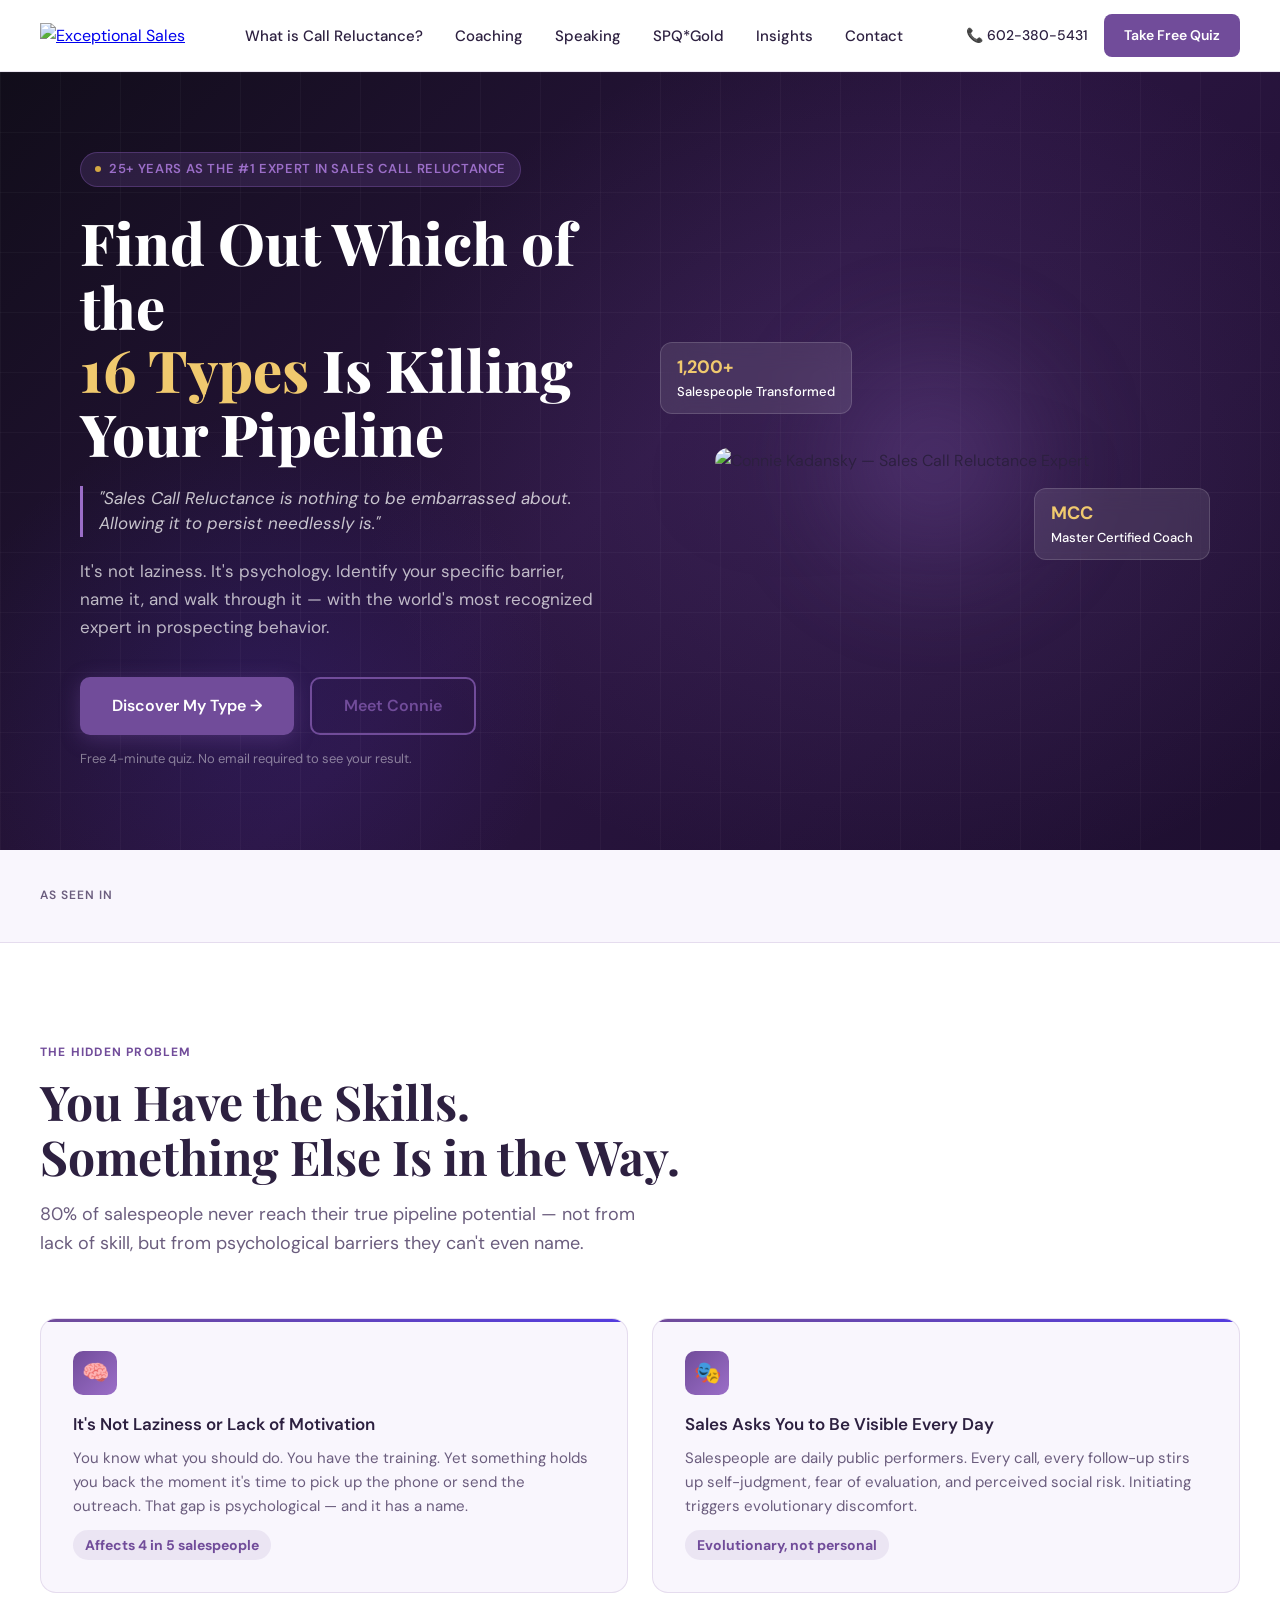
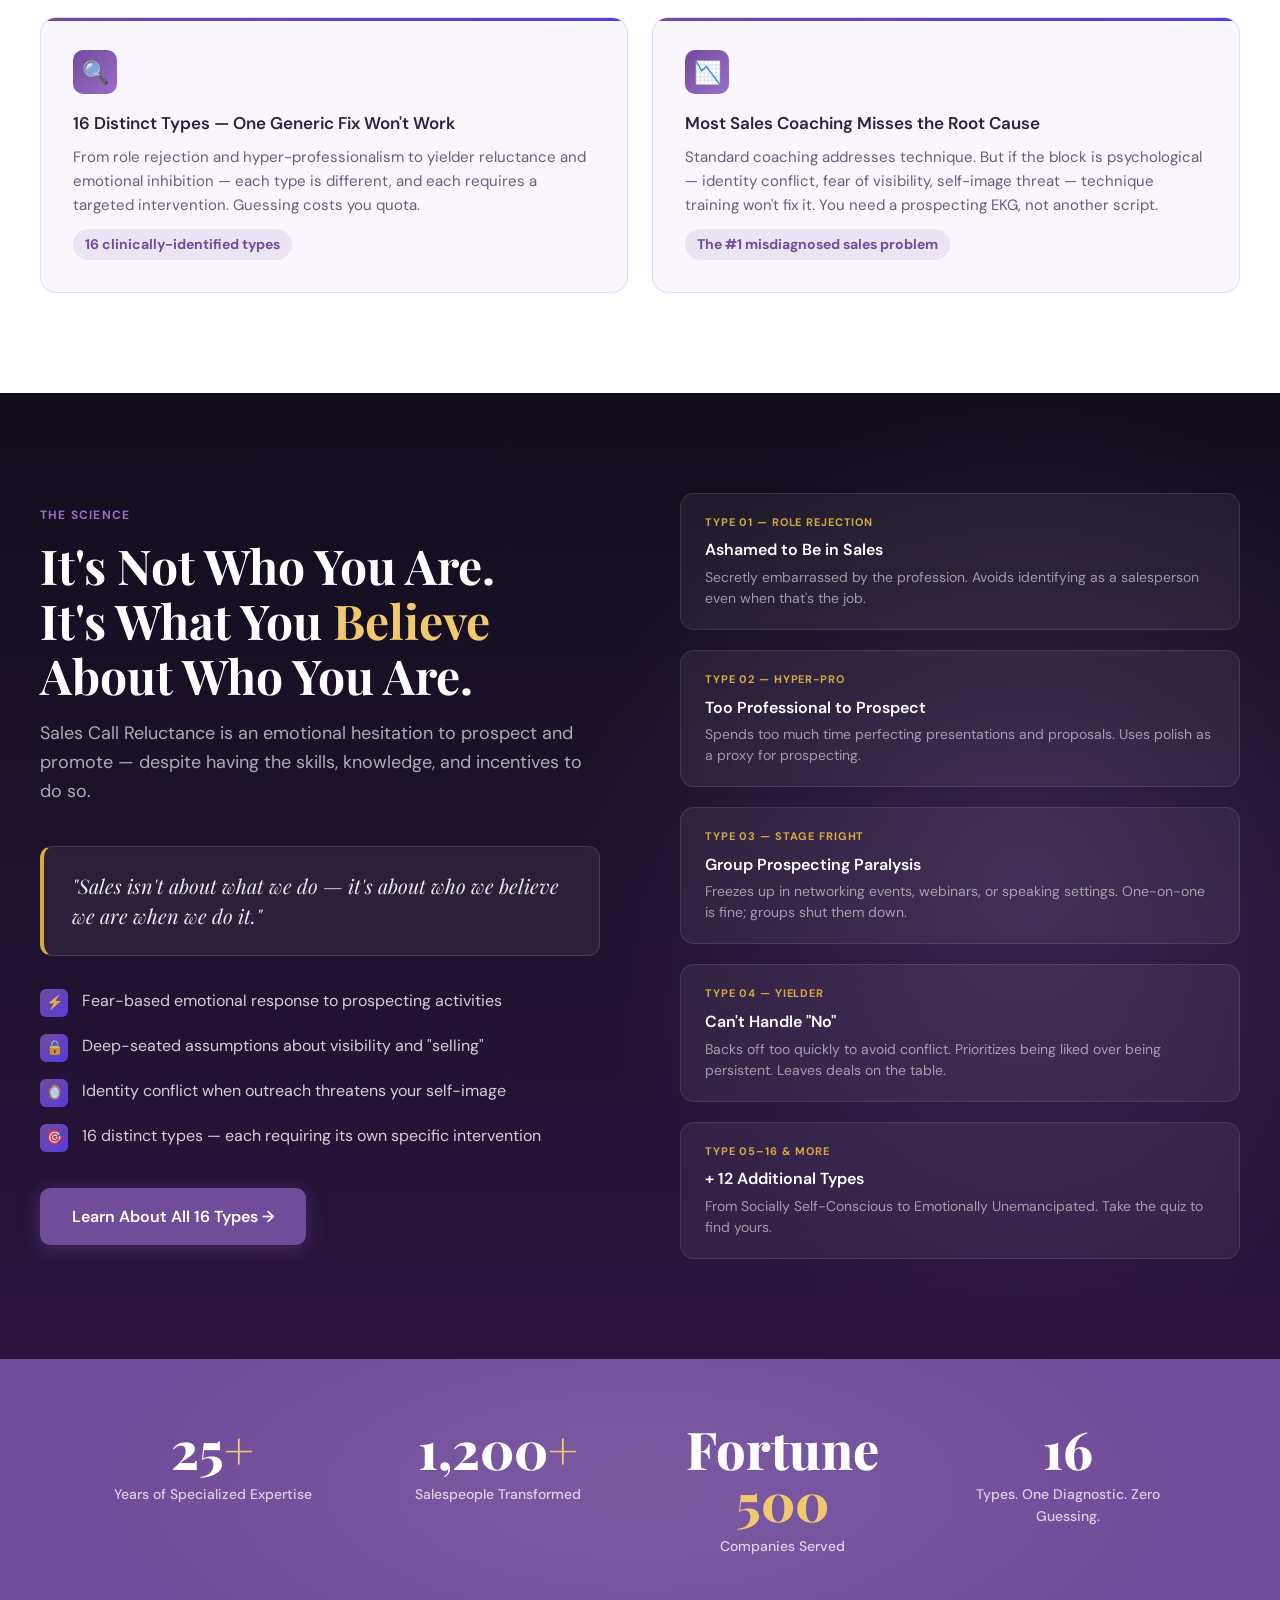
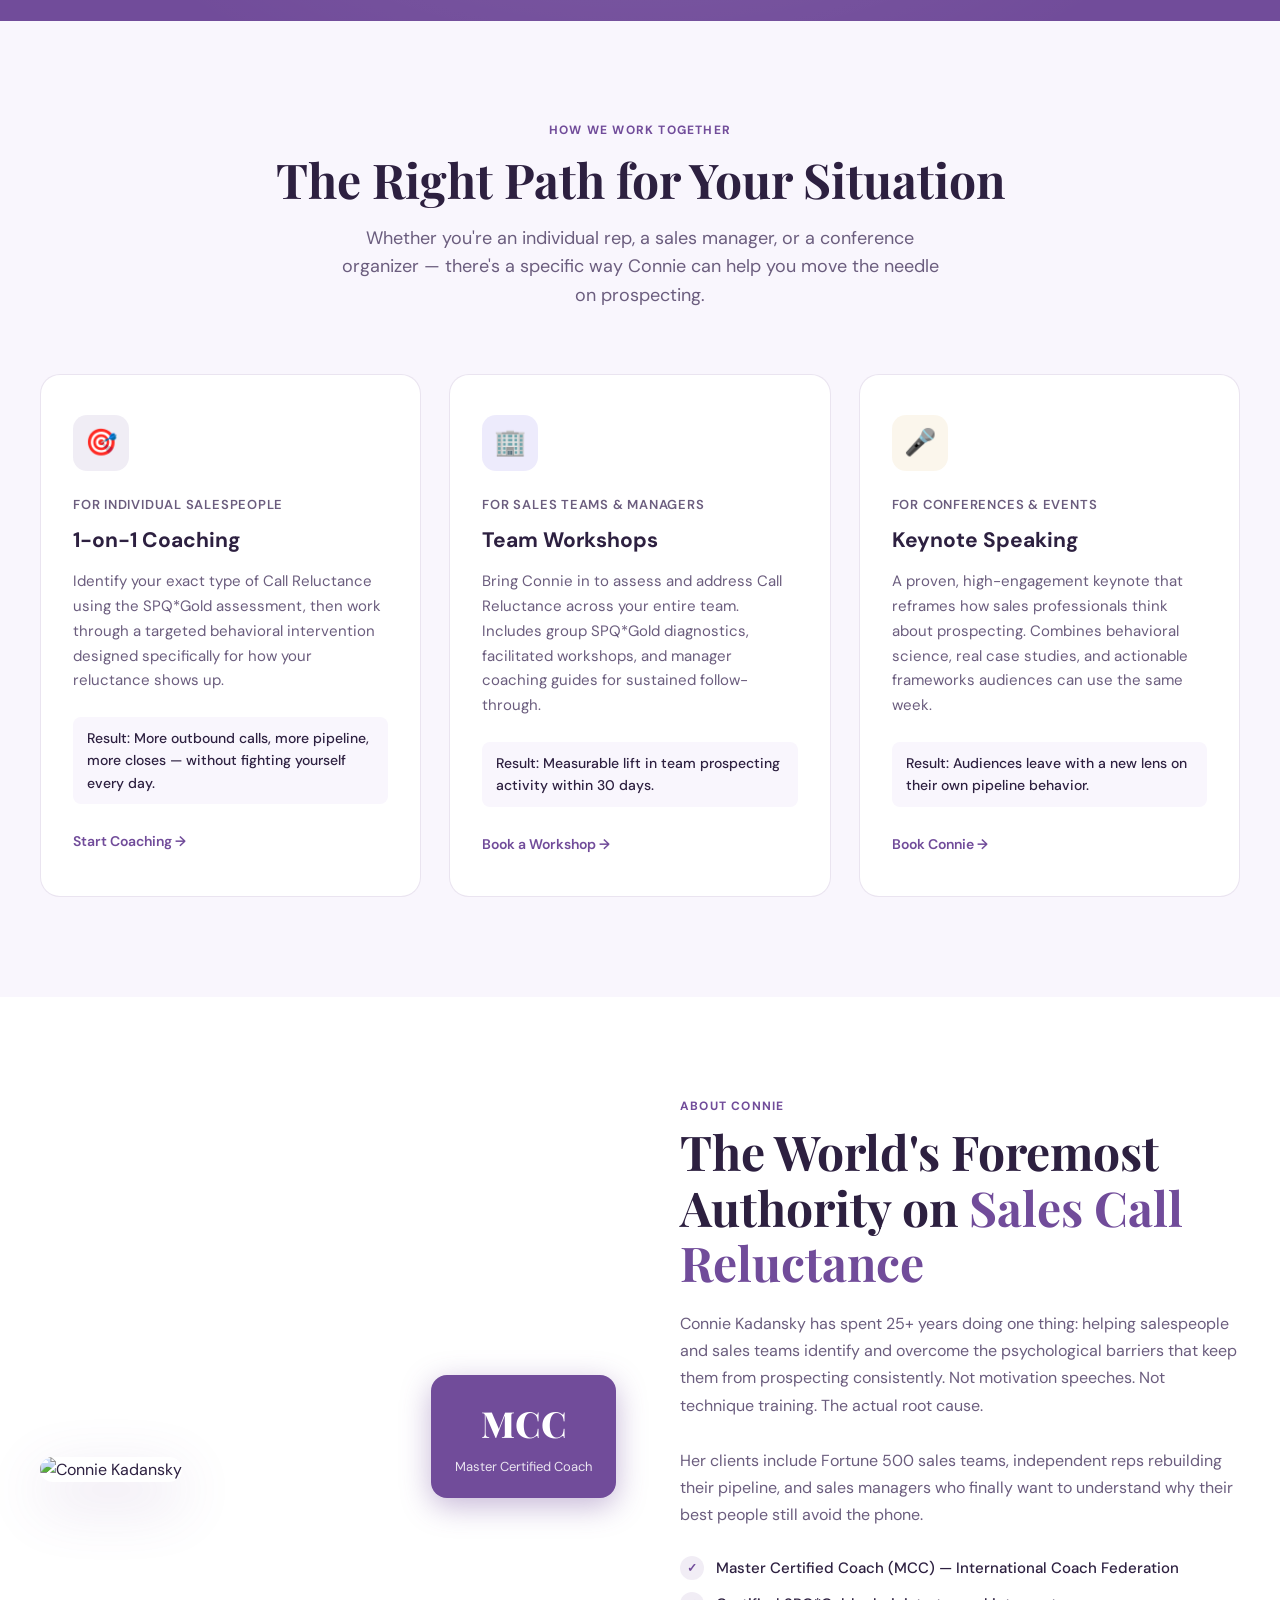
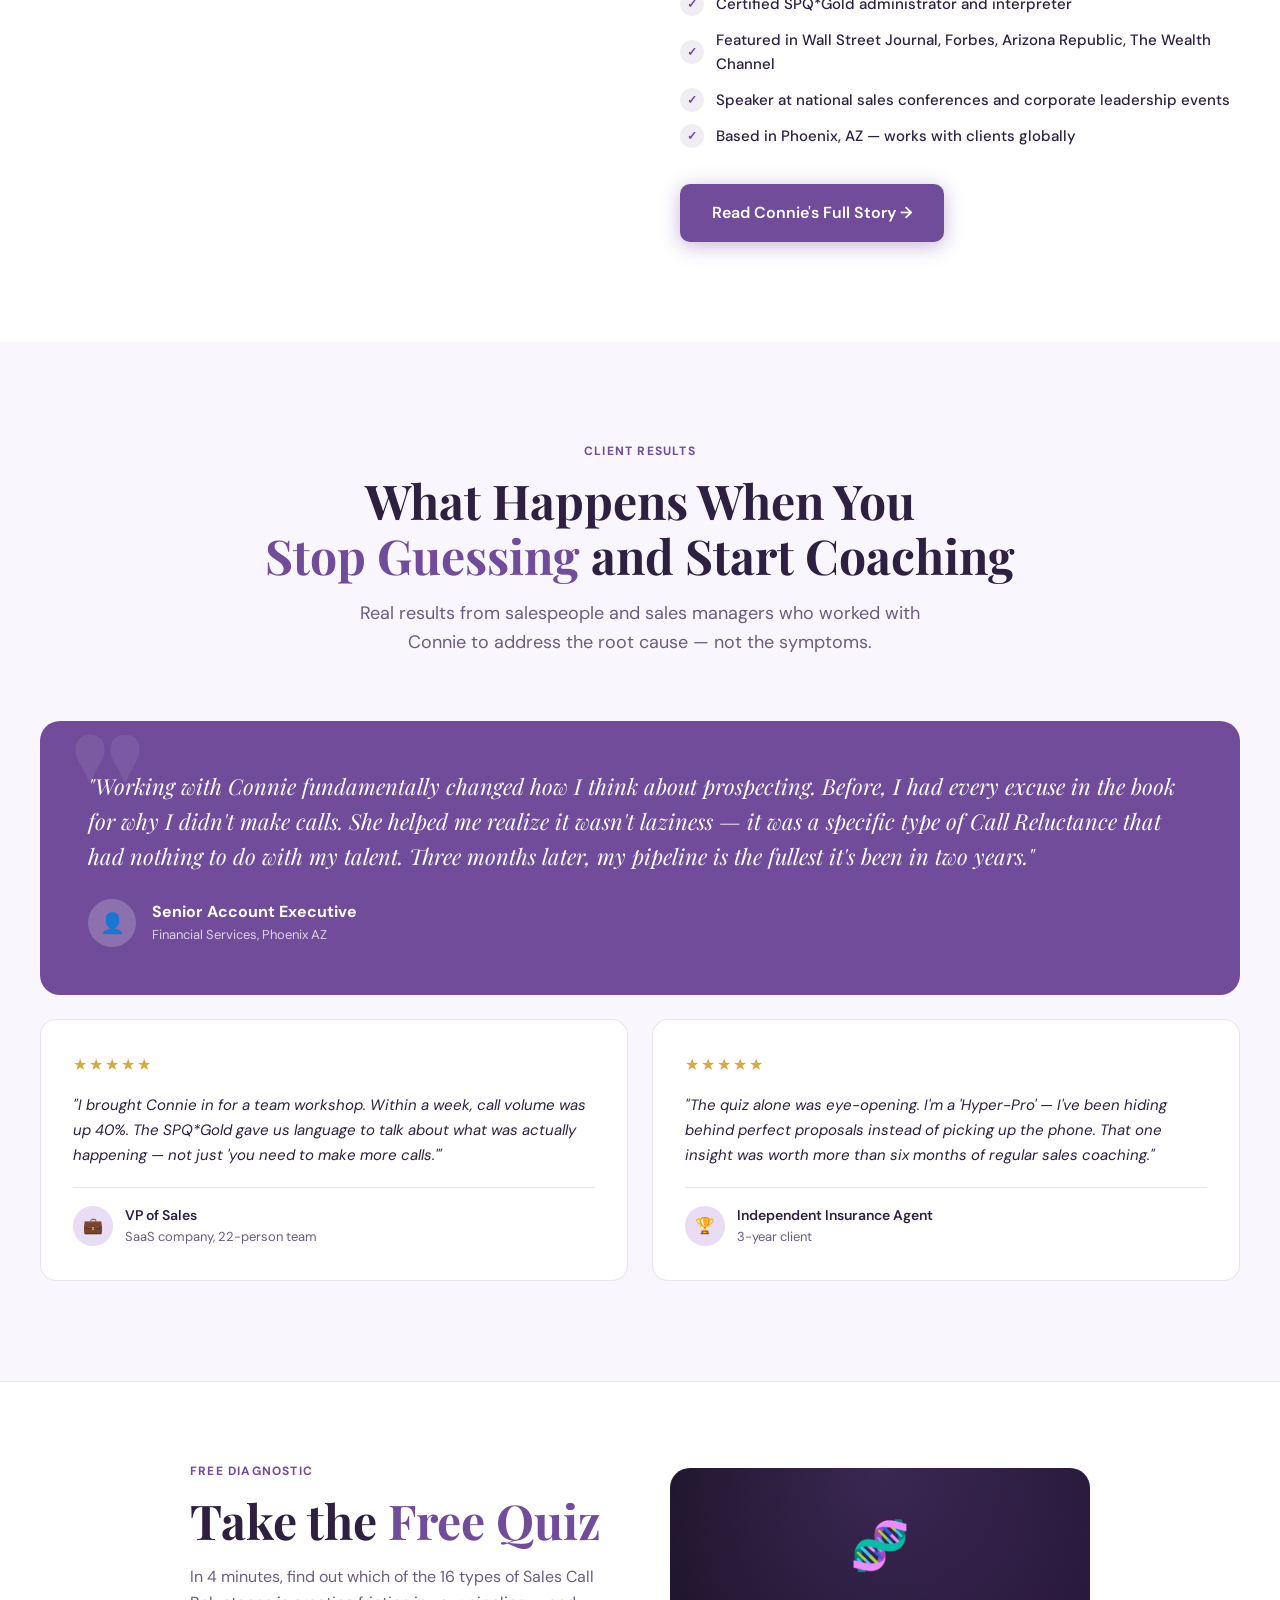
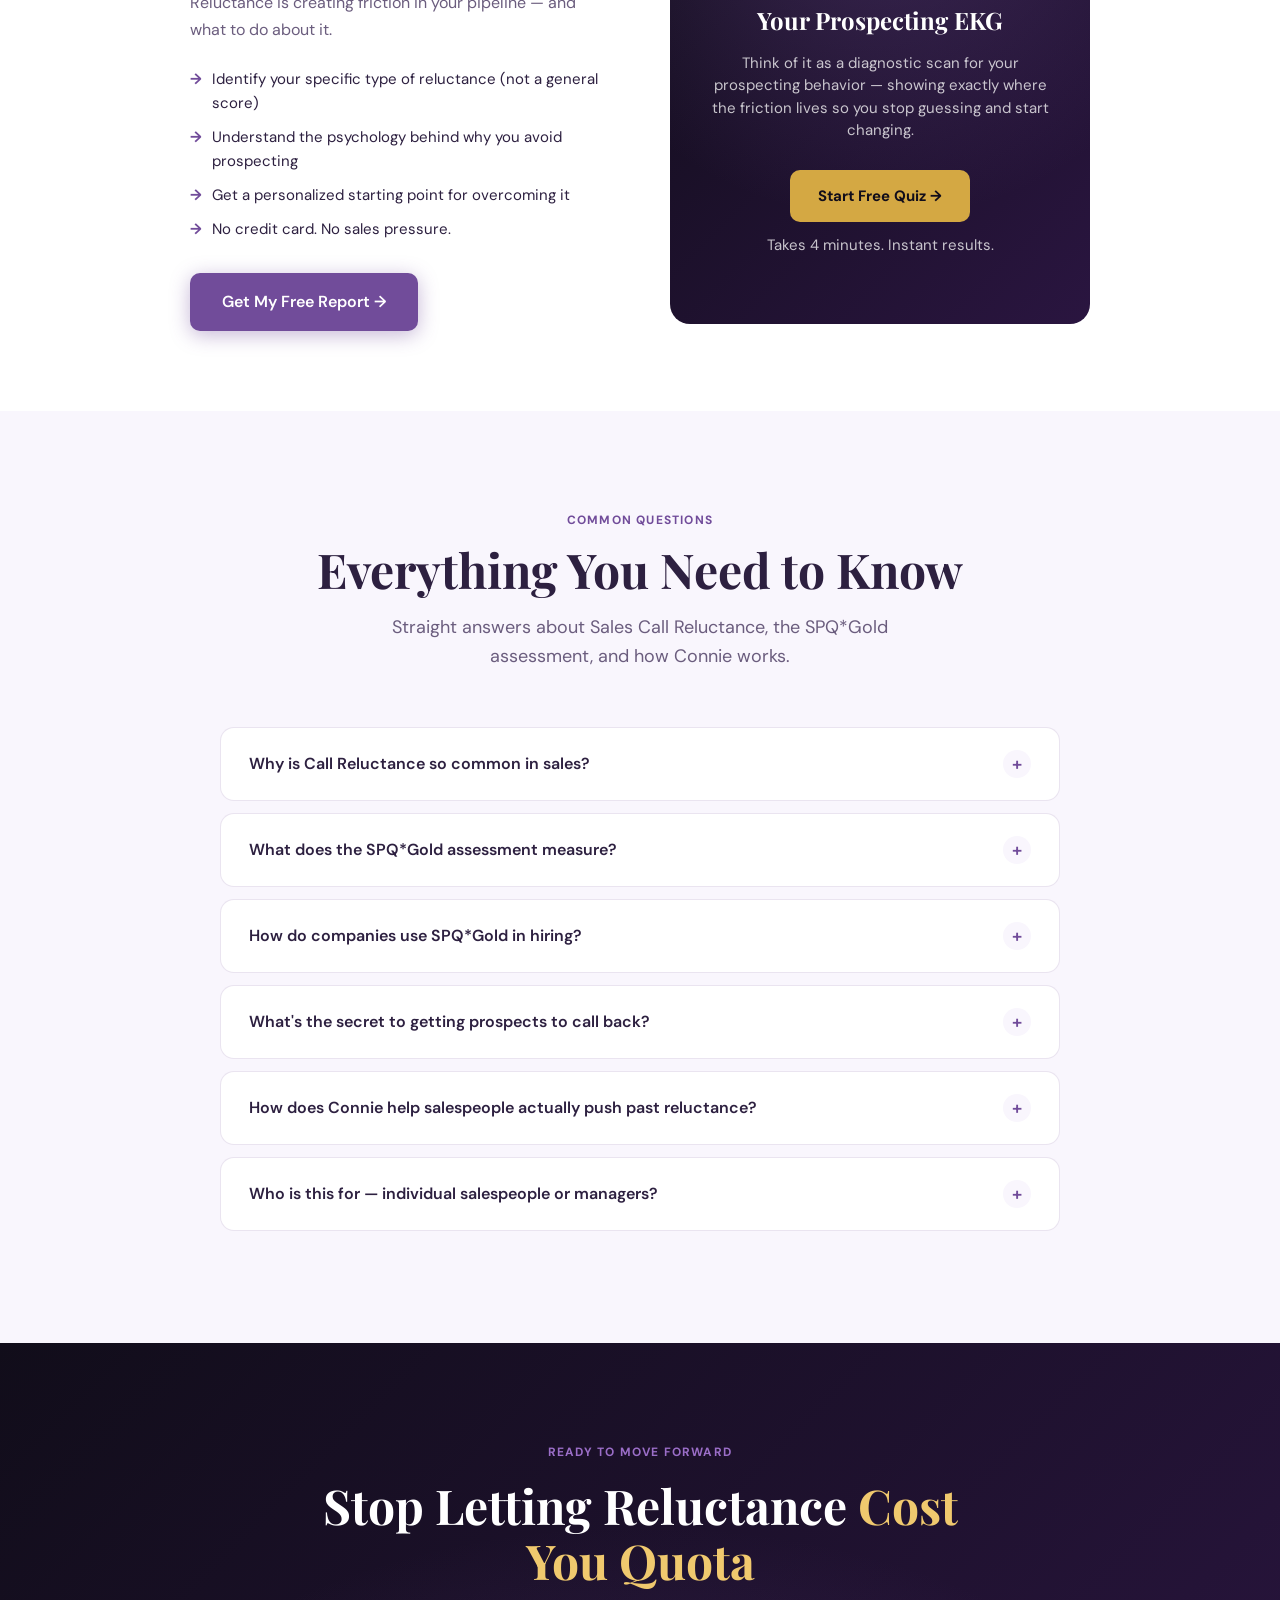
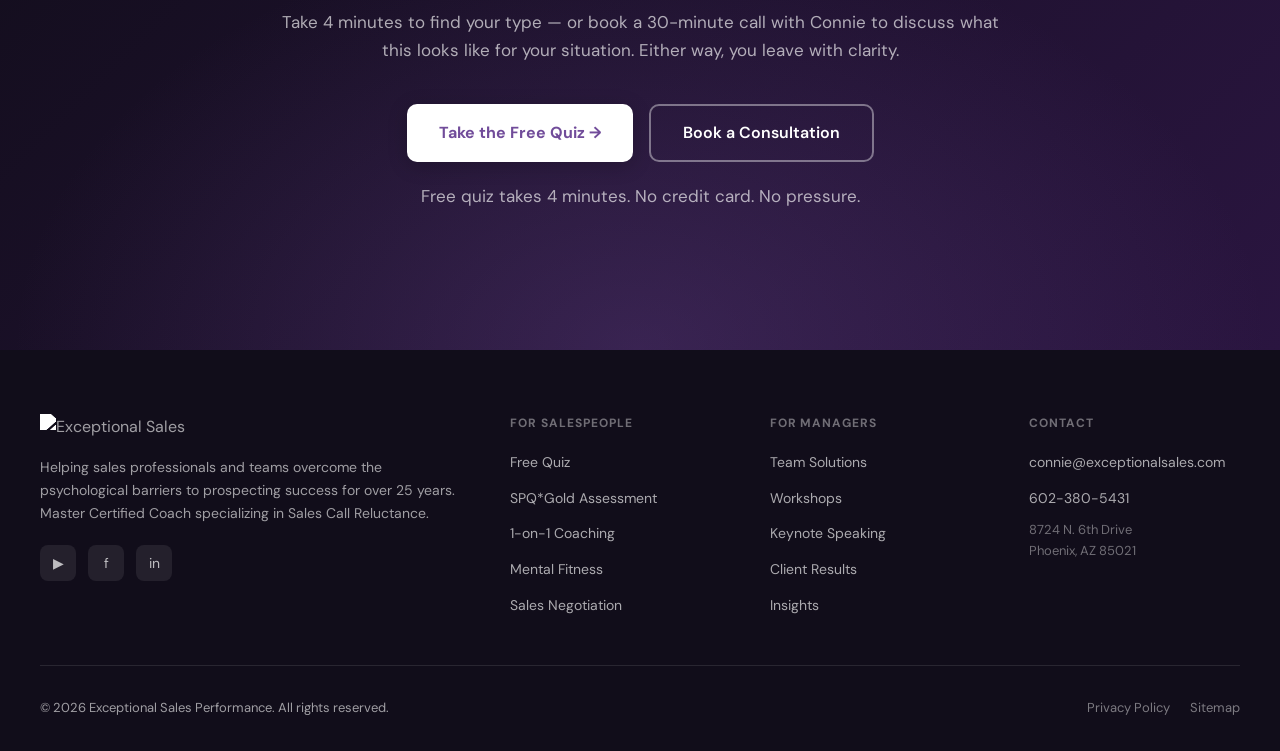
==== index.html @ ce66f3e6 "Rename exceptional-sales.html to index.html" ====
<!DOCTYPE html>
<html lang="en">
<head>
<meta charset="UTF-8">
<meta name="viewport" content="width=device-width, initial-scale=1.0">
<title>Connie Kadansky | #1 Expert in Sales Call Reluctance | Exceptional Sales</title>
<meta name="description" content="Identify which of the 16 types of Sales Call Reluctance is killing your pipeline. 25+ years, 1,200+ salespeople transformed. Take the free quiz.">
<link rel="preconnect" href="https://fonts.googleapis.com">
<link href="https://fonts.googleapis.com/css2?family=Playfair+Display:wght@700;800;900&family=DM+Sans:wght@300;400;500;600&display=swap" rel="stylesheet">
<style>
  :root {
    --purple: #714c9a;
    --purple-dark: #5a3a7e;
    --purple-light: #9b6ec8;
    --purple-xlight: #e8ddf4;
    --blue-accent: #543cdf;
    --gold: #d4a843;
    --gold-light: #f0c96e;
    --dark: #1a1025;
    --darker: #110d1a;
    --text: #2d2040;
    --text-muted: #6b5d7e;
    --white: #ffffff;
    --off-white: #f9f6fd;
    --border: rgba(113, 76, 154, 0.15);
    --shadow: 0 4px 40px rgba(113, 76, 154, 0.15);
  }

  * { box-sizing: border-box; margin: 0; padding: 0; }

  html { scroll-behavior: smooth; }

  body {
    font-family: 'DM Sans', sans-serif;
    color: var(--text);
    background: var(--white);
    line-height: 1.6;
    overflow-x: hidden;
  }

  /* NAV */
  nav {
    position: fixed; top: 0; left: 0; right: 0; z-index: 100;
    background: rgba(255,255,255,0.95);
    backdrop-filter: blur(12px);
    border-bottom: 1px solid var(--border);
    padding: 0 40px;
    height: 72px;
    display: flex; align-items: center; justify-content: space-between;
  }

  .nav-logo img { height: 44px; width: auto; }

  .nav-links {
    display: flex; align-items: center; gap: 32px;
    list-style: none;
  }
  .nav-links a {
    color: var(--text); text-decoration: none;
    font-size: 15px; font-weight: 500;
    transition: color 0.2s;
  }
  .nav-links a:hover { color: var(--purple); }

  .nav-actions { display: flex; align-items: center; gap: 12px; }

  .btn-ghost {
    background: none; border: none; cursor: pointer;
    color: var(--text); font-family: inherit;
    font-size: 14px; font-weight: 500;
    display: flex; align-items: center; gap: 6px;
    padding: 8px 4px;
    text-decoration: none;
  }
  .btn-ghost:hover { color: var(--purple); }

  .btn-primary {
    background: var(--purple);
    color: white; border: none; cursor: pointer;
    font-family: inherit; font-size: 14px; font-weight: 600;
    padding: 10px 20px; border-radius: 8px;
    text-decoration: none; display: inline-flex; align-items: center; gap: 8px;
    transition: background 0.2s, transform 0.15s;
    white-space: nowrap;
  }
  .btn-primary:hover { background: var(--purple-dark); transform: translateY(-1px); }

  .btn-primary-lg {
    background: var(--purple);
    color: white; border: none; cursor: pointer;
    font-family: inherit; font-size: 16px; font-weight: 600;
    padding: 16px 32px; border-radius: 10px;
    text-decoration: none; display: inline-flex; align-items: center; gap: 10px;
    transition: background 0.2s, transform 0.15s, box-shadow 0.2s;
    box-shadow: 0 4px 20px rgba(113, 76, 154, 0.4);
  }
  .btn-primary-lg:hover {
    background: var(--purple-dark);
    transform: translateY(-2px);
    box-shadow: 0 8px 30px rgba(113, 76, 154, 0.5);
  }

  .btn-outline-lg {
    background: transparent;
    color: var(--purple); border: 2px solid var(--purple);
    cursor: pointer; font-family: inherit; font-size: 16px; font-weight: 600;
    padding: 14px 32px; border-radius: 10px;
    text-decoration: none; display: inline-flex; align-items: center; gap: 10px;
    transition: all 0.2s;
  }
  .btn-outline-lg:hover { background: var(--purple); color: white; transform: translateY(-2px); }

  /* HERO */
  .hero {
    margin-top: 72px;
    background: linear-gradient(135deg, var(--darker) 0%, #2a1540 50%, #1e0f30 100%);
    position: relative; overflow: hidden;
    min-height: 85vh;
    display: flex; align-items: center;
  }

  .hero::before {
    content: '';
    position: absolute; inset: 0;
    background: radial-gradient(ellipse 60% 80% at 70% 50%, rgba(113,76,154,0.25) 0%, transparent 70%),
                radial-gradient(ellipse 40% 60% at 20% 80%, rgba(84,60,223,0.15) 0%, transparent 60%);
  }

  /* subtle grid texture */
  .hero::after {
    content: '';
    position: absolute; inset: 0;
    background-image: linear-gradient(rgba(255,255,255,0.03) 1px, transparent 1px),
                      linear-gradient(90deg, rgba(255,255,255,0.03) 1px, transparent 1px);
    background-size: 60px 60px;
    pointer-events: none;
  }

  .hero-inner {
    position: relative; z-index: 1;
    max-width: 1200px; margin: 0 auto;
    padding: 80px 40px;
    display: grid; grid-template-columns: 1fr 1fr;
    gap: 60px; align-items: center;
  }

  .hero-badge {
    display: inline-flex; align-items: center; gap: 8px;
    background: rgba(113,76,154,0.25);
    border: 1px solid rgba(113,76,154,0.5);
    color: var(--purple-light);
    font-size: 13px; font-weight: 600; letter-spacing: 0.05em; text-transform: uppercase;
    padding: 6px 14px; border-radius: 100px;
    margin-bottom: 24px;
  }
  .hero-badge span { width: 6px; height: 6px; background: var(--gold); border-radius: 50%; }

  .hero-headline {
    font-family: 'Playfair Display', serif;
    font-size: clamp(40px, 5vw, 58px);
    font-weight: 800;
    line-height: 1.1;
    color: var(--white);
    margin-bottom: 20px;
  }
  .hero-headline em {
    font-style: normal;
    color: var(--gold-light);
  }

  .hero-quote {
    font-size: 17px; font-weight: 400;
    color: rgba(255,255,255,0.75);
    border-left: 3px solid var(--purple-light);
    padding-left: 16px;
    margin-bottom: 20px;
    line-height: 1.5;
    font-style: italic;
  }

  .hero-sub {
    font-size: 17px; font-weight: 400;
    color: rgba(255,255,255,0.7);
    margin-bottom: 36px;
    line-height: 1.65;
  }

  .hero-ctas { display: flex; gap: 16px; flex-wrap: wrap; align-items: center; }

  .hero-quiz-note {
    font-size: 13px; color: rgba(255,255,255,0.45);
    margin-top: 14px;
  }

  .hero-img-wrap {
    position: relative;
    display: flex; justify-content: center;
  }
  .hero-img-wrap::before {
    content: '';
    position: absolute;
    width: 320px; height: 320px;
    background: radial-gradient(circle, rgba(113,76,154,0.4) 0%, transparent 70%);
    top: 50%; left: 50%;
    transform: translate(-50%, -50%);
    border-radius: 50%;
    filter: blur(40px);
  }
  .hero-img {
    position: relative; z-index: 1;
    width: 100%; max-width: 440px;
    border-radius: 20px;
    object-fit: cover;
    filter: drop-shadow(0 20px 60px rgba(0,0,0,0.4));
  }

  /* floating credential cards */
  .hero-cred {
    position: absolute;
    background: rgba(255,255,255,0.1);
    backdrop-filter: blur(12px);
    border: 1px solid rgba(255,255,255,0.15);
    border-radius: 12px;
    padding: 10px 16px;
    color: white;
    font-size: 13px;
    font-weight: 500;
    z-index: 2;
    white-space: nowrap;
  }
  .hero-cred-top { top: 40px; right: -10px; }
  .hero-cred-bottom { bottom: 60px; left: -10px; }
  .hero-cred strong { display: block; font-size: 18px; font-weight: 700; color: var(--gold-light); }

  /* FEATURED IN */
  .featured-bar {
    background: var(--off-white);
    border-bottom: 1px solid var(--border);
    padding: 32px 40px;
  }
  .featured-inner {
    max-width: 1200px; margin: 0 auto;
    display: flex; align-items: center; gap: 40px;
  }
  .featured-label {
    font-size: 12px; font-weight: 600; letter-spacing: 0.08em;
    text-transform: uppercase; color: var(--text-muted);
    white-space: nowrap; flex-shrink: 0;
  }
  .featured-logos {
    display: flex; align-items: center; gap: 32px;
    flex-wrap: wrap;
  }
  .featured-logos img {
    height: 28px; width: auto;
    opacity: 0.6;
    filter: grayscale(100%);
    transition: opacity 0.2s, filter 0.2s;
  }
  .featured-logos img:hover { opacity: 1; filter: grayscale(0%); }

  /* PAIN SECTION */
  .pain {
    padding: 100px 40px;
    background: var(--white);
  }
  .pain-inner { max-width: 1200px; margin: 0 auto; }

  .section-eyebrow {
    font-size: 12px; font-weight: 700; letter-spacing: 0.1em; text-transform: uppercase;
    color: var(--purple); margin-bottom: 12px;
  }
  .section-heading {
    font-family: 'Playfair Display', serif;
    font-size: clamp(32px, 4vw, 48px);
    font-weight: 700; line-height: 1.15;
    color: var(--text);
    margin-bottom: 16px;
  }
  .section-heading em { font-style: normal; color: var(--purple); }
  .section-sub {
    font-size: 18px; color: var(--text-muted);
    max-width: 600px;
    line-height: 1.6;
    margin-bottom: 60px;
  }

  .pain-grid {
    display: grid; grid-template-columns: repeat(2, 1fr);
    gap: 24px;
  }
  .pain-card {
    background: var(--off-white);
    border: 1px solid var(--border);
    border-radius: 16px;
    padding: 32px;
    position: relative;
    overflow: hidden;
    transition: transform 0.2s, box-shadow 0.2s;
  }
  .pain-card:hover { transform: translateY(-3px); box-shadow: var(--shadow); }
  .pain-card::before {
    content: '';
    position: absolute; top: 0; left: 0; right: 0; height: 3px;
    background: linear-gradient(90deg, var(--purple), var(--blue-accent));
  }
  .pain-icon {
    width: 44px; height: 44px;
    background: linear-gradient(135deg, var(--purple), var(--purple-light));
    border-radius: 10px;
    display: flex; align-items: center; justify-content: center;
    font-size: 22px; margin-bottom: 16px;
    flex-shrink: 0;
  }
  .pain-card h3 {
    font-size: 17px; font-weight: 600; margin-bottom: 8px;
    color: var(--text);
  }
  .pain-card p {
    font-size: 15px; color: var(--text-muted); line-height: 1.6;
  }
  .pain-stat {
    margin-top: 12px;
    display: inline-block;
    background: rgba(113,76,154,0.1);
    color: var(--purple);
    font-weight: 700; font-size: 14px;
    padding: 4px 12px; border-radius: 100px;
  }

  /* WHAT IS IT */
  .what {
    padding: 100px 40px;
    background: linear-gradient(180deg, var(--darker) 0%, #2a1540 100%);
    position: relative; overflow: hidden;
  }
  .what::before {
    content: '';
    position: absolute; inset: 0;
    background: radial-gradient(ellipse 50% 70% at 80% 50%, rgba(113,76,154,0.3) 0%, transparent 70%);
    pointer-events: none;
  }
  .what-inner {
    max-width: 1200px; margin: 0 auto; position: relative; z-index: 1;
    display: grid; grid-template-columns: 1fr 1fr; gap: 80px; align-items: center;
  }
  .what .section-eyebrow { color: var(--purple-light); }
  .what .section-heading { color: var(--white); }
  .what .section-heading em { color: var(--gold-light); }
  .what .section-sub { color: rgba(255,255,255,0.65); margin-bottom: 40px; }

  .what-quote {
    background: rgba(255,255,255,0.06);
    border: 1px solid rgba(255,255,255,0.12);
    border-left: 4px solid var(--gold);
    border-radius: 12px;
    padding: 24px 28px;
    margin-bottom: 32px;
  }
  .what-quote p {
    font-family: 'Playfair Display', serif;
    font-size: 20px; font-style: italic;
    color: rgba(255,255,255,0.9);
    line-height: 1.5;
  }

  .what-list { list-style: none; display: flex; flex-direction: column; gap: 16px; }
  .what-list li {
    display: flex; gap: 14px; align-items: flex-start;
    color: rgba(255,255,255,0.8); font-size: 16px;
  }
  .what-list-icon {
    width: 28px; height: 28px; flex-shrink: 0;
    background: linear-gradient(135deg, var(--purple), var(--blue-accent));
    border-radius: 6px;
    display: flex; align-items: center; justify-content: center;
    font-size: 14px; margin-top: 1px;
  }

  .what-right {
    display: flex; flex-direction: column; gap: 20px;
  }
  .type-card {
    background: rgba(255,255,255,0.06);
    border: 1px solid rgba(255,255,255,0.1);
    border-radius: 14px; padding: 20px 24px;
    transition: background 0.2s, border-color 0.2s;
    cursor: default;
  }
  .type-card:hover {
    background: rgba(113,76,154,0.2);
    border-color: rgba(113,76,154,0.5);
  }
  .type-card-num {
    font-size: 11px; font-weight: 700; letter-spacing: 0.08em;
    text-transform: uppercase; color: var(--gold); margin-bottom: 6px;
  }
  .type-card h4 {
    font-size: 16px; font-weight: 600; color: white; margin-bottom: 4px;
  }
  .type-card p { font-size: 14px; color: rgba(255,255,255,0.55); line-height: 1.5; }

  .what-cta { margin-top: 8px; }

  /* STATS */
  .stats {
    background: var(--purple);
    padding: 64px 40px;
    position: relative; overflow: hidden;
  }
  .stats::before {
    content: '';
    position: absolute; inset: 0;
    background: radial-gradient(ellipse 60% 120% at 50% 50%, rgba(255,255,255,0.08) 0%, transparent 70%);
  }
  .stats-inner {
    max-width: 1100px; margin: 0 auto;
    display: grid; grid-template-columns: repeat(4, 1fr);
    gap: 40px; position: relative; z-index: 1;
    text-align: center;
  }
  .stat-item {}
  .stat-num {
    font-family: 'Playfair Display', serif;
    font-size: 52px; font-weight: 800;
    color: var(--white);
    line-height: 1;
  }
  .stat-num span { color: var(--gold-light); }
  .stat-label {
    font-size: 14px; font-weight: 500;
    color: rgba(255,255,255,0.75);
    margin-top: 8px;
  }

  /* SERVICES */
  .services {
    padding: 100px 40px;
    background: var(--off-white);
  }
  .services-inner { max-width: 1200px; margin: 0 auto; }
  .services-header {
    text-align: center; margin-bottom: 64px;
  }
  .services-header .section-sub { margin: 0 auto; }

  .services-grid {
    display: grid; grid-template-columns: repeat(3, 1fr);
    gap: 28px;
  }
  .service-card {
    background: var(--white);
    border: 1px solid var(--border);
    border-radius: 20px; padding: 40px 32px;
    transition: transform 0.2s, box-shadow 0.2s;
    position: relative; overflow: hidden;
  }
  .service-card::before {
    content: ''; position: absolute;
    top: 0; left: 0; right: 0; height: 4px;
    opacity: 0; transition: opacity 0.2s;
  }
  .service-card:hover { transform: translateY(-4px); box-shadow: var(--shadow); }
  .service-card:hover::before { opacity: 1; }
  .service-card:nth-child(1)::before { background: linear-gradient(90deg, var(--purple), var(--purple-light)); }
  .service-card:nth-child(2)::before { background: linear-gradient(90deg, var(--blue-accent), var(--purple-light)); }
  .service-card:nth-child(3)::before { background: linear-gradient(90deg, var(--gold), var(--gold-light)); }

  .service-icon {
    width: 56px; height: 56px;
    border-radius: 14px;
    display: flex; align-items: center; justify-content: center;
    font-size: 26px; margin-bottom: 24px;
  }
  .service-card:nth-child(1) .service-icon { background: rgba(113,76,154,0.1); }
  .service-card:nth-child(2) .service-icon { background: rgba(84,60,223,0.1); }
  .service-card:nth-child(3) .service-icon { background: rgba(212,168,67,0.1); }

  .service-card h3 {
    font-size: 21px; font-weight: 700; margin-bottom: 12px;
    color: var(--text);
  }
  .service-card p {
    font-size: 15px; color: var(--text-muted);
    line-height: 1.65; margin-bottom: 24px;
  }
  .service-for {
    font-size: 13px; font-weight: 600; color: var(--text-muted);
    text-transform: uppercase; letter-spacing: 0.06em; margin-bottom: 8px;
  }
  .service-outcome {
    font-size: 14px; font-weight: 500; color: var(--text);
    background: var(--off-white); border-radius: 8px;
    padding: 10px 14px; margin-bottom: 24px;
  }
  .service-link {
    font-size: 14px; font-weight: 600; color: var(--purple);
    text-decoration: none; display: inline-flex; align-items: center; gap: 6px;
    transition: gap 0.2s;
  }
  .service-link:hover { gap: 10px; }

  /* CONNIE SECTION */
  .connie {
    padding: 100px 40px;
    background: var(--white);
  }
  .connie-inner {
    max-width: 1200px; margin: 0 auto;
    display: grid; grid-template-columns: 1fr 1fr; gap: 80px; align-items: center;
  }
  .connie-img-wrap { position: relative; }
  .connie-img {
    width: 100%; border-radius: 24px;
    object-fit: cover; aspect-ratio: 4/5;
    box-shadow: 0 20px 60px rgba(113,76,154,0.2);
  }
  .connie-badge {
    position: absolute; bottom: -16px; right: -16px;
    background: var(--purple);
    color: white; border-radius: 16px;
    padding: 20px 24px; text-align: center;
    box-shadow: 0 8px 30px rgba(113,76,154,0.4);
  }
  .connie-badge strong { display: block; font-size: 36px; font-weight: 800; font-family: 'Playfair Display', serif; }
  .connie-badge span { font-size: 13px; opacity: 0.85; }

  .connie-content .section-eyebrow { margin-bottom: 8px; }
  .connie-content .section-heading { margin-bottom: 20px; }

  .connie-bio {
    font-size: 16px; color: var(--text-muted); line-height: 1.7;
    margin-bottom: 28px;
  }

  .cred-list { list-style: none; display: flex; flex-direction: column; gap: 12px; margin-bottom: 36px; }
  .cred-list li {
    display: flex; gap: 12px; align-items: center;
    font-size: 15px; color: var(--text); font-weight: 500;
  }
  .cred-list li::before {
    content: '✓';
    width: 24px; height: 24px; flex-shrink: 0;
    background: rgba(113,76,154,0.1);
    color: var(--purple); font-weight: 700; font-size: 12px;
    border-radius: 50%;
    display: flex; align-items: center; justify-content: center;
  }

  /* TESTIMONIALS */
  .testimonials {
    padding: 100px 40px;
    background: var(--off-white);
  }
  .testimonials-inner { max-width: 1200px; margin: 0 auto; }
  .testimonials-header { text-align: center; margin-bottom: 64px; }
  .testimonials-header .section-sub { margin: 0 auto; }

  .testimonials-grid {
    display: grid; grid-template-columns: 1fr 1fr; gap: 24px;
  }
  .testimonial-featured {
    grid-column: 1 / -1;
    background: var(--purple);
    border-radius: 20px; padding: 48px;
    color: white; position: relative; overflow: hidden;
  }
  .testimonial-featured::before {
    content: '"';
    position: absolute; top: -20px; left: 30px;
    font-family: 'Playfair Display', serif;
    font-size: 180px; font-weight: 900;
    color: rgba(255,255,255,0.08); line-height: 1;
    pointer-events: none;
  }
  .testimonial-featured p {
    font-family: 'Playfair Display', serif;
    font-size: 22px; font-style: italic;
    line-height: 1.6; margin-bottom: 24px;
    position: relative; z-index: 1;
  }
  .testimonial-featured-meta {
    display: flex; align-items: center; gap: 16px;
    position: relative; z-index: 1;
  }
  .testimonial-avatar {
    width: 48px; height: 48px; border-radius: 50%;
    background: rgba(255,255,255,0.2);
    display: flex; align-items: center; justify-content: center;
    font-size: 20px;
  }
  .testimonial-name { font-weight: 700; font-size: 16px; }
  .testimonial-title { font-size: 13px; opacity: 0.75; }

  .testimonial-card {
    background: white; border: 1px solid var(--border);
    border-radius: 16px; padding: 32px;
  }
  .stars { color: var(--gold); font-size: 16px; margin-bottom: 16px; letter-spacing: 2px; }
  .testimonial-card p {
    font-size: 15px; color: var(--text); line-height: 1.65;
    margin-bottom: 20px; font-style: italic;
  }
  .testimonial-card-meta {
    display: flex; align-items: center; gap: 12px;
    border-top: 1px solid var(--border); padding-top: 16px;
  }
  .testimonial-card-avatar {
    width: 40px; height: 40px; border-radius: 50%;
    background: var(--purple-xlight);
    display: flex; align-items: center; justify-content: center;
    font-size: 16px; flex-shrink: 0;
  }
  .testimonial-card-name { font-weight: 600; font-size: 14px; color: var(--text); }
  .testimonial-card-title { font-size: 13px; color: var(--text-muted); }

  /* QUIZ SECTION */
  .quiz {
    padding: 80px 40px;
    background: var(--white);
    border-top: 1px solid var(--border);
  }
  .quiz-inner {
    max-width: 900px; margin: 0 auto;
    display: grid; grid-template-columns: 1fr 1fr; gap: 60px;
    align-items: center;
  }
  .quiz-content .section-heading { margin-bottom: 16px; }
  .quiz-content p {
    font-size: 16px; color: var(--text-muted); line-height: 1.65; margin-bottom: 24px;
  }
  .quiz-benefits { list-style: none; display: flex; flex-direction: column; gap: 10px; margin-bottom: 32px; }
  .quiz-benefits li {
    display: flex; gap: 10px; align-items: flex-start;
    font-size: 15px; color: var(--text);
  }
  .quiz-benefits li::before {
    content: '→'; color: var(--purple); font-weight: 700; flex-shrink: 0;
  }
  .quiz-card {
    background: linear-gradient(135deg, var(--darker), #2a1540);
    border-radius: 20px; padding: 40px;
    color: white; text-align: center;
    position: relative; overflow: hidden;
  }
  .quiz-card::before {
    content: '';
    position: absolute; inset: 0;
    background: radial-gradient(circle at 50% 0%, rgba(113,76,154,0.4) 0%, transparent 70%);
  }
  .quiz-card-inner { position: relative; z-index: 1; }
  .quiz-emoji { font-size: 48px; margin-bottom: 16px; }
  .quiz-card h3 {
    font-family: 'Playfair Display', serif;
    font-size: 24px; font-weight: 700;
    margin-bottom: 12px;
  }
  .quiz-card p { font-size: 15px; opacity: 0.75; margin-bottom: 28px; line-height: 1.5; }
  .btn-gold {
    background: var(--gold);
    color: var(--darker); border: none; cursor: pointer;
    font-family: inherit; font-size: 15px; font-weight: 700;
    padding: 14px 28px; border-radius: 10px;
    text-decoration: none; display: inline-flex; align-items: center; gap: 8px;
    transition: background 0.2s, transform 0.15s;
  }
  .btn-gold:hover { background: var(--gold-light); transform: translateY(-2px); }
  .quiz-note { font-size: 12px; opacity: 0.5; margin-top: 12px; }

  /* FAQ */
  .faq {
    padding: 100px 40px;
    background: var(--off-white);
  }
  .faq-inner {
    max-width: 840px; margin: 0 auto;
  }
  .faq-header { text-align: center; margin-bottom: 56px; }

  .faq-item {
    border: 1px solid var(--border);
    border-radius: 14px; overflow: hidden;
    margin-bottom: 12px;
    background: var(--white);
    transition: box-shadow 0.2s;
  }
  .faq-item:hover { box-shadow: 0 4px 20px rgba(113,76,154,0.1); }
  .faq-btn {
    width: 100%; text-align: left;
    background: none; border: none; cursor: pointer;
    padding: 22px 28px;
    display: flex; justify-content: space-between; align-items: center;
    font-family: inherit; font-size: 16px; font-weight: 600;
    color: var(--text);
    gap: 20px;
  }
  .faq-btn:hover { color: var(--purple); }
  .faq-icon {
    width: 28px; height: 28px; flex-shrink: 0;
    background: var(--off-white); border-radius: 50%;
    display: flex; align-items: center; justify-content: center;
    font-size: 18px; color: var(--purple);
    transition: transform 0.2s, background 0.2s;
  }
  .faq-item.open .faq-icon { transform: rotate(45deg); background: var(--purple); color: white; }
  .faq-answer {
    max-height: 0; overflow: hidden;
    transition: max-height 0.3s ease, padding 0.3s;
    padding: 0 28px;
  }
  .faq-item.open .faq-answer { max-height: 300px; padding: 0 28px 24px; }
  .faq-answer p { font-size: 15px; color: var(--text-muted); line-height: 1.7; }

  /* FINAL CTA */
  .cta-section {
    padding: 100px 40px;
    background: linear-gradient(135deg, var(--darker) 0%, #2a1540 100%);
    position: relative; overflow: hidden;
  }
  .cta-section::before {
    content: '';
    position: absolute; inset: 0;
    background: radial-gradient(ellipse 70% 100% at 50% 100%, rgba(113,76,154,0.3) 0%, transparent 70%);
    pointer-events: none;
  }
  .cta-inner {
    max-width: 720px; margin: 0 auto;
    text-align: center; position: relative; z-index: 1;
  }
  .cta-section .section-eyebrow { color: var(--purple-light); margin-bottom: 16px; }
  .cta-section .section-heading {
    color: var(--white); margin-bottom: 20px;
  }
  .cta-section .section-heading em { color: var(--gold-light); }
  .cta-section p {
    font-size: 17px; color: rgba(255,255,255,0.65);
    line-height: 1.65; margin-bottom: 40px;
  }
  .cta-actions { display: flex; gap: 16px; justify-content: center; flex-wrap: wrap; }

  .btn-white {
    background: white; color: var(--purple); border: none; cursor: pointer;
    font-family: inherit; font-size: 16px; font-weight: 700;
    padding: 16px 32px; border-radius: 10px;
    text-decoration: none; display: inline-flex; align-items: center; gap: 10px;
    transition: transform 0.15s, box-shadow 0.2s;
    box-shadow: 0 4px 20px rgba(0,0,0,0.2);
  }
  .btn-white:hover { transform: translateY(-2px); box-shadow: 0 8px 30px rgba(0,0,0,0.3); }

  .btn-outline-white {
    background: transparent; color: white;
    border: 2px solid rgba(255,255,255,0.4);
    cursor: pointer; font-family: inherit; font-size: 16px; font-weight: 600;
    padding: 14px 32px; border-radius: 10px;
    text-decoration: none; display: inline-flex; align-items: center; gap: 10px;
    transition: all 0.2s;
  }
  .btn-outline-white:hover {
    border-color: white; background: rgba(255,255,255,0.1);
    transform: translateY(-2px);
  }
  .cta-note { font-size: 13px; color: rgba(255,255,255,0.4); margin-top: 20px; }

  /* FOOTER */
  footer {
    background: var(--darker);
    padding: 64px 40px 32px;
    color: rgba(255,255,255,0.6);
  }
  .footer-inner {
    max-width: 1200px; margin: 0 auto;
    display: grid; grid-template-columns: 2fr 1fr 1fr 1fr;
    gap: 48px; padding-bottom: 48px;
    border-bottom: 1px solid rgba(255,255,255,0.1);
  }
  .footer-brand img { height: 40px; margin-bottom: 16px; filter: brightness(0) invert(1); }
  .footer-brand p { font-size: 14px; line-height: 1.65; margin-bottom: 20px; }
  .footer-socials { display: flex; gap: 12px; }
  .footer-social {
    width: 36px; height: 36px; border-radius: 8px;
    background: rgba(255,255,255,0.08);
    display: flex; align-items: center; justify-content: center;
    font-size: 14px; text-decoration: none; color: rgba(255,255,255,0.7);
    transition: background 0.2s;
  }
  .footer-social:hover { background: var(--purple); color: white; }

  .footer-col h6 {
    font-size: 12px; font-weight: 700; letter-spacing: 0.08em;
    text-transform: uppercase; color: rgba(255,255,255,0.4);
    margin-bottom: 16px;
  }
  .footer-col ul { list-style: none; display: flex; flex-direction: column; gap: 10px; }
  .footer-col a {
    color: rgba(255,255,255,0.65); text-decoration: none;
    font-size: 14px; transition: color 0.2s;
  }
  .footer-col a:hover { color: white; }

  .footer-bottom {
    max-width: 1200px; margin: 32px auto 0;
    display: flex; justify-content: space-between; align-items: center;
    font-size: 13px;
  }
  .footer-bottom a { color: rgba(255,255,255,0.45); text-decoration: none; }
  .footer-bottom a:hover { color: white; }

  /* ANIMATIONS */
  @keyframes fadeUp {
    from { opacity: 0; transform: translateY(24px); }
    to { opacity: 1; transform: translateY(0); }
  }
  .hero-content > * {
    animation: fadeUp 0.6s ease both;
  }
  .hero-badge { animation-delay: 0.1s; }
  .hero-headline { animation-delay: 0.2s; }
  .hero-quote { animation-delay: 0.3s; }
  .hero-sub { animation-delay: 0.35s; }
  .hero-ctas { animation-delay: 0.45s; }
  .hero-quiz-note { animation-delay: 0.5s; }

  /* RESPONSIVE */
  @media (max-width: 900px) {
    .hero-inner { grid-template-columns: 1fr; }
    .hero-img-wrap { display: none; }
    .what-inner { grid-template-columns: 1fr; gap: 48px; }
    .pain-grid { grid-template-columns: 1fr; }
    .services-grid { grid-template-columns: 1fr; }
    .connie-inner { grid-template-columns: 1fr; }
    .testimonials-grid { grid-template-columns: 1fr; }
    .quiz-inner { grid-template-columns: 1fr; }
    .stats-inner { grid-template-columns: repeat(2,1fr); }
    .footer-inner { grid-template-columns: 1fr 1fr; }
    nav { padding: 0 20px; }
    .nav-links { display: none; }
    .hero-inner { padding: 60px 20px; }
  }
</style>
</head>
<body>

<!-- NAV -->
<nav>
  <a href="/" class="nav-logo">
    <img src="https://www.exceptionalsales.com/wp-content/uploads/2025/06/logo.png" alt="Exceptional Sales">
  </a>
  <ul class="nav-links">
    <li><a href="/what-is-sales-call-reluctance/">What is Call Reluctance?</a></li>
    <li><a href="/services/coaching/">Coaching</a></li>
    <li><a href="/services/speaking/">Speaking</a></li>
    <li><a href="/spq-gold-assessment/">SPQ*Gold</a></li>
    <li><a href="/insights/">Insights</a></li>
    <li><a href="/contact-us/">Contact</a></li>
  </ul>
  <div class="nav-actions">
    <a href="tel:6023805431" class="btn-ghost">📞 602-380-5431</a>
    <a href="/free-report-3/" class="btn-primary">Take Free Quiz</a>
  </div>
</nav>

<!-- HERO -->
<section class="hero">
  <div class="hero-inner">
    <div class="hero-content">
      <div class="hero-badge">
        <span></span>
        25+ Years as the #1 Expert in Sales Call Reluctance
      </div>
      <h1 class="hero-headline">
        Find Out Which of the<br>
        <em>16 Types</em> Is Killing<br>
        Your Pipeline
      </h1>
      <blockquote class="hero-quote">
        "Sales Call Reluctance is nothing to be embarrassed about. Allowing it to persist needlessly is."
      </blockquote>
      <p class="hero-sub">
        It's not laziness. It's psychology. Identify your specific barrier, name it, and walk through it — with the world's most recognized expert in prospecting behavior.
      </p>
      <div class="hero-ctas">
        <a href="/free-report-3/" class="btn-primary-lg">
          Discover My Type &rarr;
        </a>
        <a href="/sales-coach/" class="btn-outline-lg">
          Meet Connie
        </a>
      </div>
      <p class="hero-quiz-note">Free 4-minute quiz. No email required to see your result.</p>
    </div>
    <div class="hero-img-wrap">
      <img
        src="https://www.exceptionalsales.com/wp-content/uploads/2025/12/connie-min-1.png"
        alt="Connie Kadansky — Sales Call Reluctance Expert"
        class="hero-img"
      >
      <div class="hero-cred hero-cred-top">
        <strong>MCC</strong>
        Master Certified Coach
      </div>
      <div class="hero-cred hero-cred-bottom">
        <strong>1,200+</strong>
        Salespeople Transformed
      </div>
    </div>
  </div>
</section>

<!-- FEATURED IN -->
<div class="featured-bar">
  <div class="featured-inner">
    <span class="featured-label">As Seen In</span>
    <div class="featured-logos">
      <img src="https://www.exceptionalsales.com/wp-content/uploads/2025/12/featured_04.png" alt="">
      <img src="https://www.exceptionalsales.com/wp-content/uploads/2025/12/featured_01.webp" alt="">
      <img src="https://www.exceptionalsales.com/wp-content/uploads/2025/12/featured_02.webp" alt="">
      <img src="https://www.exceptionalsales.com/wp-content/uploads/2025/12/featured_03.webp" alt="">
      <img src="https://www.exceptionalsales.com/wp-content/uploads/2025/12/featured_05.webp" alt="">
      <img src="https://www.exceptionalsales.com/wp-content/uploads/2025/12/featured_16.webp" alt="">
    </div>
  </div>
</div>

<!-- PAIN SECTION -->
<section class="pain">
  <div class="pain-inner">
    <div class="section-eyebrow">The Hidden Problem</div>
    <h2 class="section-heading">You Have the Skills.<br>Something Else Is in the Way.</h2>
    <p class="section-sub">80% of salespeople never reach their true pipeline potential — not from lack of skill, but from psychological barriers they can't even name.</p>
    <div class="pain-grid">
      <div class="pain-card">
        <div class="pain-icon">🧠</div>
        <h3>It's Not Laziness or Lack of Motivation</h3>
        <p>You know what you should do. You have the training. Yet something holds you back the moment it's time to pick up the phone or send the outreach. That gap is psychological — and it has a name.</p>
        <span class="pain-stat">Affects 4 in 5 salespeople</span>
      </div>
      <div class="pain-card">
        <div class="pain-icon">🎭</div>
        <h3>Sales Asks You to Be Visible Every Day</h3>
        <p>Salespeople are daily public performers. Every call, every follow-up stirs up self-judgment, fear of evaluation, and perceived social risk. Initiating triggers evolutionary discomfort.</p>
        <span class="pain-stat">Evolutionary, not personal</span>
      </div>
      <div class="pain-card">
        <div class="pain-icon">🔍</div>
        <h3>16 Distinct Types — One Generic Fix Won't Work</h3>
        <p>From role rejection and hyper-professionalism to yielder reluctance and emotional inhibition — each type is different, and each requires a targeted intervention. Guessing costs you quota.</p>
        <span class="pain-stat">16 clinically-identified types</span>
      </div>
      <div class="pain-card">
        <div class="pain-icon">📉</div>
        <h3>Most Sales Coaching Misses the Root Cause</h3>
        <p>Standard coaching addresses technique. But if the block is psychological — identity conflict, fear of visibility, self-image threat — technique training won't fix it. You need a prospecting EKG, not another script.</p>
        <span class="pain-stat">The #1 misdiagnosed sales problem</span>
      </div>
    </div>
  </div>
</section>

<!-- WHAT IS IT -->
<section class="what">
  <div class="what-inner">
    <div class="what-left">
      <div class="section-eyebrow">The Science</div>
      <h2 class="section-heading">It's Not Who You Are.<br>It's What You <em>Believe</em><br>About Who You Are.</h2>
      <p class="section-sub">Sales Call Reluctance is an emotional hesitation to prospect and promote — despite having the skills, knowledge, and incentives to do so.</p>
      <div class="what-quote">
        <p>"Sales isn't about what we do — it's about who we believe we are when we do it."</p>
      </div>
      <ul class="what-list">
        <li>
          <div class="what-list-icon">⚡</div>
          Fear-based emotional response to prospecting activities
        </li>
        <li>
          <div class="what-list-icon">🔒</div>
          Deep-seated assumptions about visibility and "selling"
        </li>
        <li>
          <div class="what-list-icon">🪞</div>
          Identity conflict when outreach threatens your self-image
        </li>
        <li>
          <div class="what-list-icon">🎯</div>
          16 distinct types — each requiring its own specific intervention
        </li>
      </ul>
      <div class="what-cta" style="margin-top: 36px;">
        <a href="/what-is-sales-call-reluctance/" class="btn-primary-lg">Learn About All 16 Types &rarr;</a>
      </div>
    </div>
    <div class="what-right">
      <div class="type-card">
        <div class="type-card-num">Type 01 — Role Rejection</div>
        <h4>Ashamed to Be in Sales</h4>
        <p>Secretly embarrassed by the profession. Avoids identifying as a salesperson even when that's the job.</p>
      </div>
      <div class="type-card">
        <div class="type-card-num">Type 02 — Hyper-Pro</div>
        <h4>Too Professional to Prospect</h4>
        <p>Spends too much time perfecting presentations and proposals. Uses polish as a proxy for prospecting.</p>
      </div>
      <div class="type-card">
        <div class="type-card-num">Type 03 — Stage Fright</div>
        <h4>Group Prospecting Paralysis</h4>
        <p>Freezes up in networking events, webinars, or speaking settings. One-on-one is fine; groups shut them down.</p>
      </div>
      <div class="type-card">
        <div class="type-card-num">Type 04 — Yielder</div>
        <h4>Can't Handle "No"</h4>
        <p>Backs off too quickly to avoid conflict. Prioritizes being liked over being persistent. Leaves deals on the table.</p>
      </div>
      <div class="type-card">
        <div class="type-card-num">Type 05–16 & More</div>
        <h4>+ 12 Additional Types</h4>
        <p>From Socially Self-Conscious to Emotionally Unemancipated. Take the quiz to find yours.</p>
      </div>
    </div>
  </div>
</section>

<!-- STATS -->
<section class="stats">
  <div class="stats-inner">
    <div class="stat-item">
      <div class="stat-num">25<span>+</span></div>
      <div class="stat-label">Years of Specialized Expertise</div>
    </div>
    <div class="stat-item">
      <div class="stat-num">1,200<span>+</span></div>
      <div class="stat-label">Salespeople Transformed</div>
    </div>
    <div class="stat-item">
      <div class="stat-num">Fortune<span> 500</span></div>
      <div class="stat-label">Companies Served</div>
    </div>
    <div class="stat-item">
      <div class="stat-num">16</div>
      <div class="stat-label">Types. One Diagnostic. Zero Guessing.</div>
    </div>
  </div>
</section>

<!-- SERVICES -->
<section class="services">
  <div class="services-inner">
    <div class="services-header">
      <div class="section-eyebrow">How We Work Together</div>
      <h2 class="section-heading">The Right Path for Your Situation</h2>
      <p class="section-sub">Whether you're an individual rep, a sales manager, or a conference organizer — there's a specific way Connie can help you move the needle on prospecting.</p>
    </div>
    <div class="services-grid">
      <div class="service-card">
        <div class="service-icon">🎯</div>
        <div class="service-for">For Individual Salespeople</div>
        <h3>1-on-1 Coaching</h3>
        <p>Identify your exact type of Call Reluctance using the SPQ*Gold assessment, then work through a targeted behavioral intervention designed specifically for how your reluctance shows up.</p>
        <div class="service-outcome">Result: More outbound calls, more pipeline, more closes — without fighting yourself every day.</div>
        <a href="/services/coaching/" class="service-link">Start Coaching &rarr;</a>
      </div>
      <div class="service-card">
        <div class="service-icon">🏢</div>
        <div class="service-for">For Sales Teams &amp; Managers</div>
        <h3>Team Workshops</h3>
        <p>Bring Connie in to assess and address Call Reluctance across your entire team. Includes group SPQ*Gold diagnostics, facilitated workshops, and manager coaching guides for sustained follow-through.</p>
        <div class="service-outcome">Result: Measurable lift in team prospecting activity within 30 days.</div>
        <a href="/services/speaking/sales-call-reluctance/" class="service-link">Book a Workshop &rarr;</a>
      </div>
      <div class="service-card">
        <div class="service-icon">🎤</div>
        <div class="service-for">For Conferences &amp; Events</div>
        <h3>Keynote Speaking</h3>
        <p>A proven, high-engagement keynote that reframes how sales professionals think about prospecting. Combines behavioral science, real case studies, and actionable frameworks audiences can use the same week.</p>
        <div class="service-outcome">Result: Audiences leave with a new lens on their own pipeline behavior.</div>
        <a href="/services/speaking/" class="service-link">Book Connie &rarr;</a>
      </div>
    </div>
  </div>
</section>

<!-- CONNIE -->
<section class="connie">
  <div class="connie-inner">
    <div class="connie-img-wrap">
      <img
        src="https://www.exceptionalsales.com/wp-content/uploads/2025/12/connie-min-1.png"
        alt="Connie Kadansky"
        class="connie-img"
      >
      <div class="connie-badge">
        <strong>MCC</strong>
        <span>Master Certified Coach</span>
      </div>
    </div>
    <div class="connie-content">
      <div class="section-eyebrow">About Connie</div>
      <h2 class="section-heading">The World's Foremost<br>Authority on <em>Sales Call Reluctance</em></h2>
      <p class="connie-bio">
        Connie Kadansky has spent 25+ years doing one thing: helping salespeople and sales teams identify and overcome the psychological barriers that keep them from prospecting consistently. Not motivation speeches. Not technique training. The actual root cause.
      </p>
      <p class="connie-bio">
        Her clients include Fortune 500 sales teams, independent reps rebuilding their pipeline, and sales managers who finally want to understand why their best people still avoid the phone.
      </p>
      <ul class="cred-list">
        <li>Master Certified Coach (MCC) — International Coach Federation</li>
        <li>Certified SPQ*Gold administrator and interpreter</li>
        <li>Featured in Wall Street Journal, Forbes, Arizona Republic, The Wealth Channel</li>
        <li>Speaker at national sales conferences and corporate leadership events</li>
        <li>Based in Phoenix, AZ — works with clients globally</li>
      </ul>
      <a href="/sales-coach/" class="btn-primary-lg">Read Connie's Full Story &rarr;</a>
    </div>
  </div>
</section>

<!-- TESTIMONIALS -->
<section class="testimonials">
  <div class="testimonials-inner">
    <div class="testimonials-header">
      <div class="section-eyebrow">Client Results</div>
      <h2 class="section-heading">What Happens When You<br><em>Stop Guessing</em> and Start Coaching</h2>
      <p class="section-sub">Real results from salespeople and sales managers who worked with Connie to address the root cause — not the symptoms.</p>
    </div>
    <div class="testimonials-grid">
      <div class="testimonial-featured">
        <p>"Working with Connie fundamentally changed how I think about prospecting. Before, I had every excuse in the book for why I didn't make calls. She helped me realize it wasn't laziness — it was a specific type of Call Reluctance that had nothing to do with my talent. Three months later, my pipeline is the fullest it's been in two years."</p>
        <div class="testimonial-featured-meta">
          <div class="testimonial-avatar">👤</div>
          <div>
            <div class="testimonial-name">Senior Account Executive</div>
            <div class="testimonial-title">Financial Services, Phoenix AZ</div>
          </div>
        </div>
      </div>
      <div class="testimonial-card">
        <div class="stars">★★★★★</div>
        <p>"I brought Connie in for a team workshop. Within a week, call volume was up 40%. The SPQ*Gold gave us language to talk about what was actually happening — not just 'you need to make more calls.'"</p>
        <div class="testimonial-card-meta">
          <div class="testimonial-card-avatar">💼</div>
          <div>
            <div class="testimonial-card-name">VP of Sales</div>
            <div class="testimonial-card-title">SaaS company, 22-person team</div>
          </div>
        </div>
      </div>
      <div class="testimonial-card">
        <div class="stars">★★★★★</div>
        <p>"The quiz alone was eye-opening. I'm a 'Hyper-Pro' — I've been hiding behind perfect proposals instead of picking up the phone. That one insight was worth more than six months of regular sales coaching."</p>
        <div class="testimonial-card-meta">
          <div class="testimonial-card-avatar">🏆</div>
          <div>
            <div class="testimonial-card-name">Independent Insurance Agent</div>
            <div class="testimonial-card-title">3-year client</div>
          </div>
        </div>
      </div>
    </div>
  </div>
</section>

<!-- QUIZ SECTION -->
<section class="quiz">
  <div class="quiz-inner">
    <div class="quiz-content">
      <div class="section-eyebrow">Free Diagnostic</div>
      <h2 class="section-heading">Take the <em>Free Quiz</em></h2>
      <p>In 4 minutes, find out which of the 16 types of Sales Call Reluctance is creating friction in your pipeline — and what to do about it.</p>
      <ul class="quiz-benefits">
        <li>Identify your specific type of reluctance (not a general score)</li>
        <li>Understand the psychology behind why you avoid prospecting</li>
        <li>Get a personalized starting point for overcoming it</li>
        <li>No credit card. No sales pressure.</li>
      </ul>
      <a href="/free-report-3/" class="btn-primary-lg">Get My Free Report &rarr;</a>
    </div>
    <div class="quiz-card">
      <div class="quiz-card-inner">
        <div class="quiz-emoji">🧬</div>
        <h3>Your Prospecting EKG</h3>
        <p>Think of it as a diagnostic scan for your prospecting behavior — showing exactly where the friction lives so you stop guessing and start changing.</p>
        <a href="/free-report-3/" class="btn-gold">Start Free Quiz &rarr;</a>
        <p class="quiz-note">Takes 4 minutes. Instant results.</p>
      </div>
    </div>
  </div>
</section>

<!-- FAQ -->
<section class="faq">
  <div class="faq-inner">
    <div class="faq-header">
      <div class="section-eyebrow">Common Questions</div>
      <h2 class="section-heading">Everything You Need to Know</h2>
      <p class="section-sub" style="margin: 0 auto;">Straight answers about Sales Call Reluctance, the SPQ*Gold assessment, and how Connie works.</p>
    </div>

    <div class="faq-item">
      <button class="faq-btn" onclick="toggleFaq(this)">
        Why is Call Reluctance so common in sales?
        <span class="faq-icon">+</span>
      </button>
      <div class="faq-answer">
        <p>Because sales isn't about what we <em>do</em> — it's about who we believe we <em>are</em> when we do it. Salespeople are daily public performers, which stirs up self-judgment, fear of evaluation, and perceived social risk. Initiating with strangers triggers evolutionary discomfort that has nothing to do with ability or motivation.</p>
      </div>
    </div>

    <div class="faq-item">
      <button class="faq-btn" onclick="toggleFaq(this)">
        What does the SPQ*Gold assessment measure?
        <span class="faq-icon">+</span>
      </button>
      <div class="faq-answer">
        <p>It measures 16 distinct types of Sales Call Reluctance — from role rejection and emotional inhibition to yielder reluctance and hyper-professionalism. It's not a personality test. It's a behavioral diagnostic tool designed for action. Think of it as a prospecting EKG: it shows where the friction lives so you stop guessing and start changing.</p>
      </div>
    </div>

    <div class="faq-item">
      <button class="faq-btn" onclick="toggleFaq(this)">
        How do companies use SPQ*Gold in hiring?
        <span class="faq-icon">+</span>
      </button>
      <div class="faq-answer">
        <p>Smart companies use it as a predictor of prospecting <em>behavior</em>, not potential. They want to know: will this person lean into outreach, or subtly avoid it day after day? It's not about screening people <em>out</em> — it's about setting them <em>up</em>. You can coach from day one if you know where someone hesitates.</p>
      </div>
    </div>

    <div class="faq-item">
      <button class="faq-btn" onclick="toggleFaq(this)">
        What's the secret to getting prospects to call back?
        <span class="faq-icon">+</span>
      </button>
      <div class="faq-answer">
        <p>Speak to their value gap — not your product. Curiosity is the magnet. Leave a message that opens a loop: "Hey Sarah, I noticed something that might be costing you a lot of time — happy to share if it's helpful." Now you're a resource, not a rep.</p>
      </div>
    </div>

    <div class="faq-item">
      <button class="faq-btn" onclick="toggleFaq(this)">
        How does Connie help salespeople actually push past reluctance?
        <span class="faq-icon">+</span>
      </button>
      <div class="faq-answer">
        <p>By helping them name it, claim it, and face it behaviorally — not just intellectually. Progress is made one outbound action at a time. We don't talk people out of reluctance. We walk them through it — with insight, support, and small wins stacked daily.</p>
      </div>
    </div>

    <div class="faq-item">
      <button class="faq-btn" onclick="toggleFaq(this)">
        Who is this for — individual salespeople or managers?
        <span class="faq-icon">+</span>
      </button>
      <div class="faq-answer">
        <p>Both. Individual salespeople work with Connie one-on-one to identify and overcome their specific type of reluctance. Sales managers and companies bring Connie in for team assessments and workshops. If you're losing pipeline to avoidance — at any level — this applies to you.</p>
      </div>
    </div>
  </div>
</section>

<!-- FINAL CTA -->
<section class="cta-section">
  <div class="cta-inner">
    <div class="section-eyebrow">Ready to Move Forward</div>
    <h2 class="section-heading">Stop Letting Reluctance <em>Cost You Quota</em></h2>
    <p>Take 4 minutes to find your type — or book a 30-minute call with Connie to discuss what this looks like for your situation. Either way, you leave with clarity.</p>
    <div class="cta-actions">
      <a href="/free-report-3/" class="btn-white">Take the Free Quiz &rarr;</a>
      <a href="/contact-us/" class="btn-outline-white">Book a Consultation</a>
    </div>
    <p class="cta-note">Free quiz takes 4 minutes. No credit card. No pressure.</p>
  </div>
</section>

<!-- FOOTER -->
<footer>
  <div class="footer-inner">
    <div class="footer-brand">
      <img src="https://www.exceptionalsales.com/wp-content/uploads/2025/06/logo.png" alt="Exceptional Sales">
      <p>Helping sales professionals and teams overcome the psychological barriers to prospecting success for over 25 years. Master Certified Coach specializing in Sales Call Reluctance.</p>
      <div class="footer-socials">
        <a href="https://www.youtube.com/@SalesCallReluctanceCoach" class="footer-social" title="YouTube">▶</a>
        <a href="https://www.facebook.com/ExceptionalSalesPerformance" class="footer-social" title="Facebook">f</a>
        <a href="https://www.linkedin.com/in/conniekadansky/" class="footer-social" title="LinkedIn">in</a>
      </div>
    </div>
    <div class="footer-col">
      <h6>For Salespeople</h6>
      <ul>
        <li><a href="/free-report-3/">Free Quiz</a></li>
        <li><a href="/spq-gold-assessment/">SPQ*Gold Assessment</a></li>
        <li><a href="/services/coaching/">1-on-1 Coaching</a></li>
        <li><a href="/positive-intelligence/">Mental Fitness</a></li>
        <li><a href="/unlock-your-potential-master-negotiation/">Sales Negotiation</a></li>
      </ul>
    </div>
    <div class="footer-col">
      <h6>For Managers</h6>
      <ul>
        <li><a href="/for-sales-managers/">Team Solutions</a></li>
        <li><a href="/services/speaking/sales-call-reluctance/">Workshops</a></li>
        <li><a href="/services/speaking/">Keynote Speaking</a></li>
        <li><a href="/about-us/our-clients/">Client Results</a></li>
        <li><a href="/insights/">Insights</a></li>
      </ul>
    </div>
    <div class="footer-col">
      <h6>Contact</h6>
      <ul>
        <li><a href="mailto:connie@exceptionalsales.com">connie@exceptionalsales.com</a></li>
        <li><a href="tel:6023805431">602-380-5431</a></li>
        <li style="color: rgba(255,255,255,0.4); font-size: 13px;">8724 N. 6th Drive<br>Phoenix, AZ 85021</li>
      </ul>
    </div>
  </div>
  <div class="footer-bottom">
    <span>© 2026 Exceptional Sales Performance. All rights reserved.</span>
    <div style="display: flex; gap: 20px;">
      <a href="/privacy-policy/">Privacy Policy</a>
      <a href="/sitemap/">Sitemap</a>
    </div>
  </div>
</footer>

<script>
function toggleFaq(btn) {
  const item = btn.closest('.faq-item');
  const isOpen = item.classList.contains('open');
  document.querySelectorAll('.faq-item.open').forEach(i => i.classList.remove('open'));
  if (!isOpen) item.classList.add('open');
}

// Scroll-triggered fade-in
const observer = new IntersectionObserver((entries) => {
  entries.forEach(e => {
    if (e.isIntersecting) {
      e.target.style.opacity = '1';
      e.target.style.transform = 'translateY(0)';
    }
  });
}, { threshold: 0.1 });

document.querySelectorAll('.pain-card, .service-card, .testimonial-card, .type-card, .stat-item').forEach(el => {
  el.style.opacity = '0';
  el.style.transform = 'translateY(20px)';
  el.style.transition = 'opacity 0.5s ease, transform 0.5s ease';
  observer.observe(el);
});
</script>

</body>
</html>
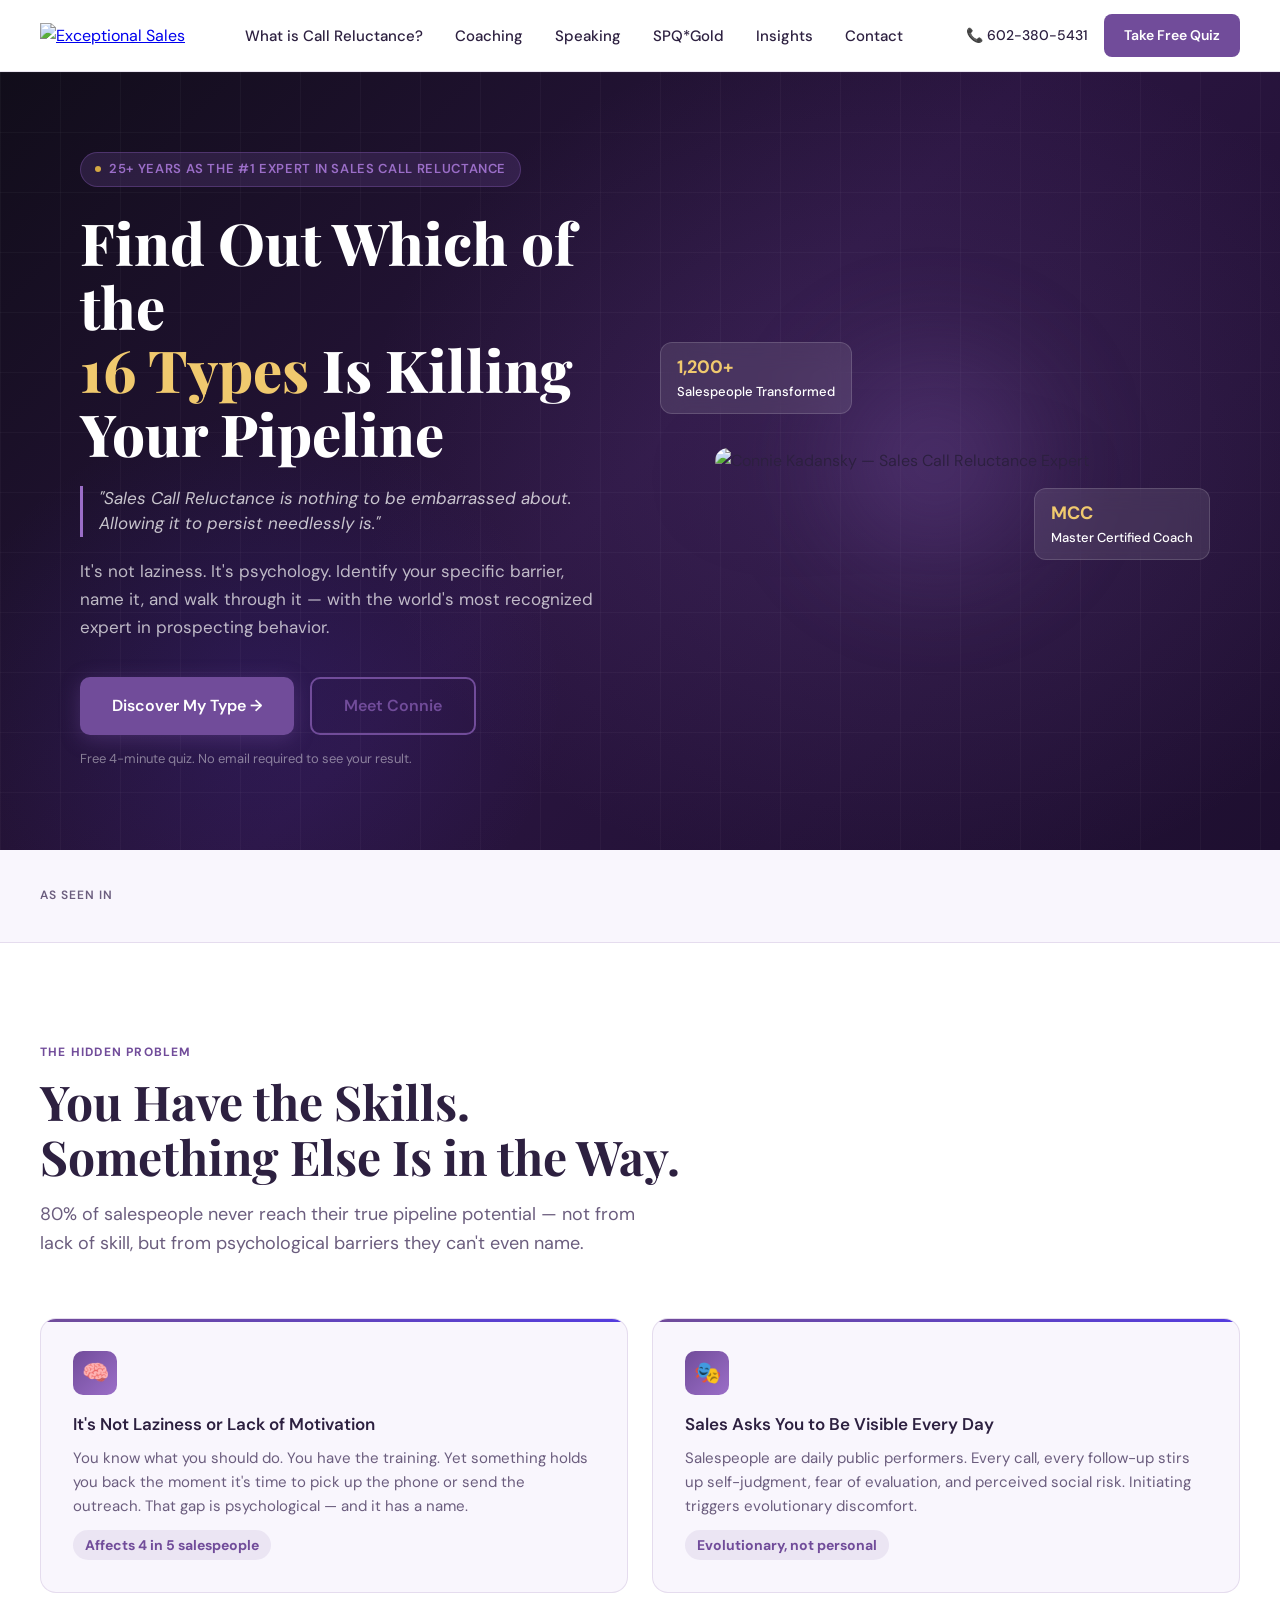
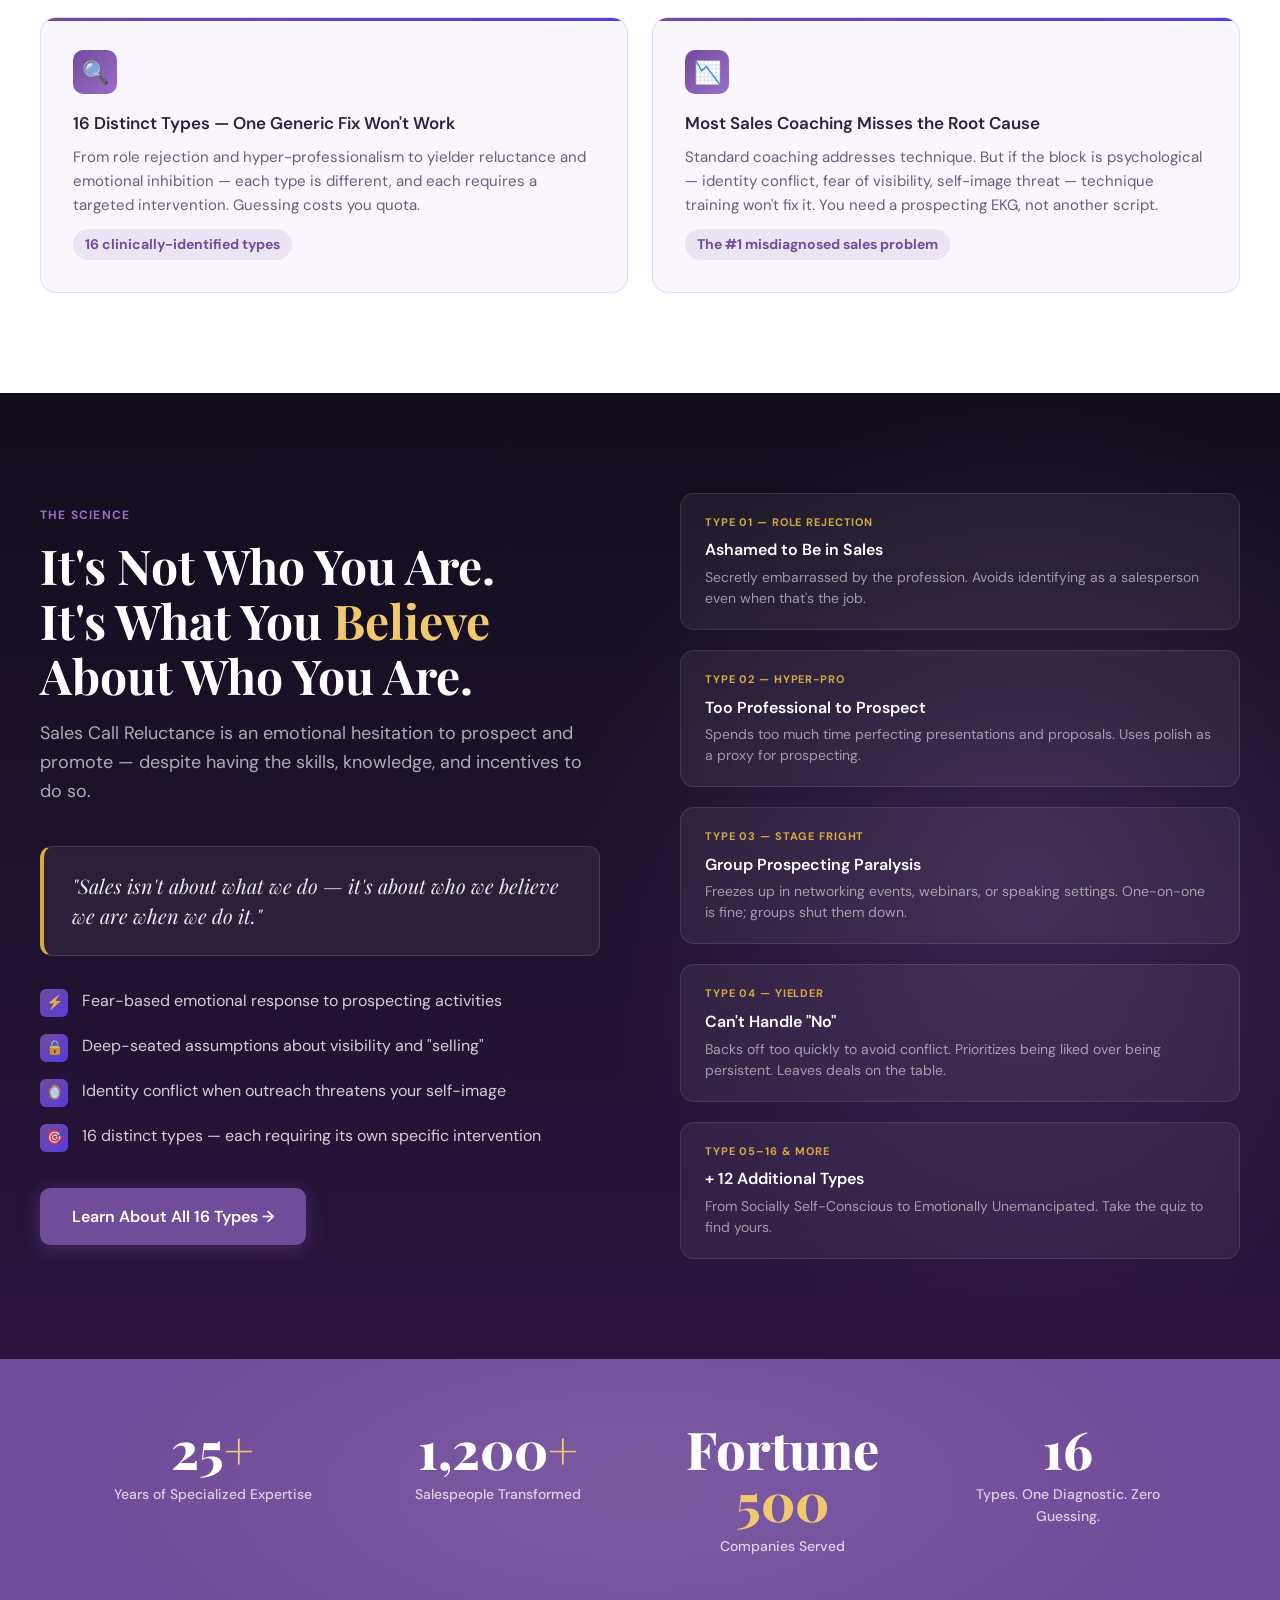
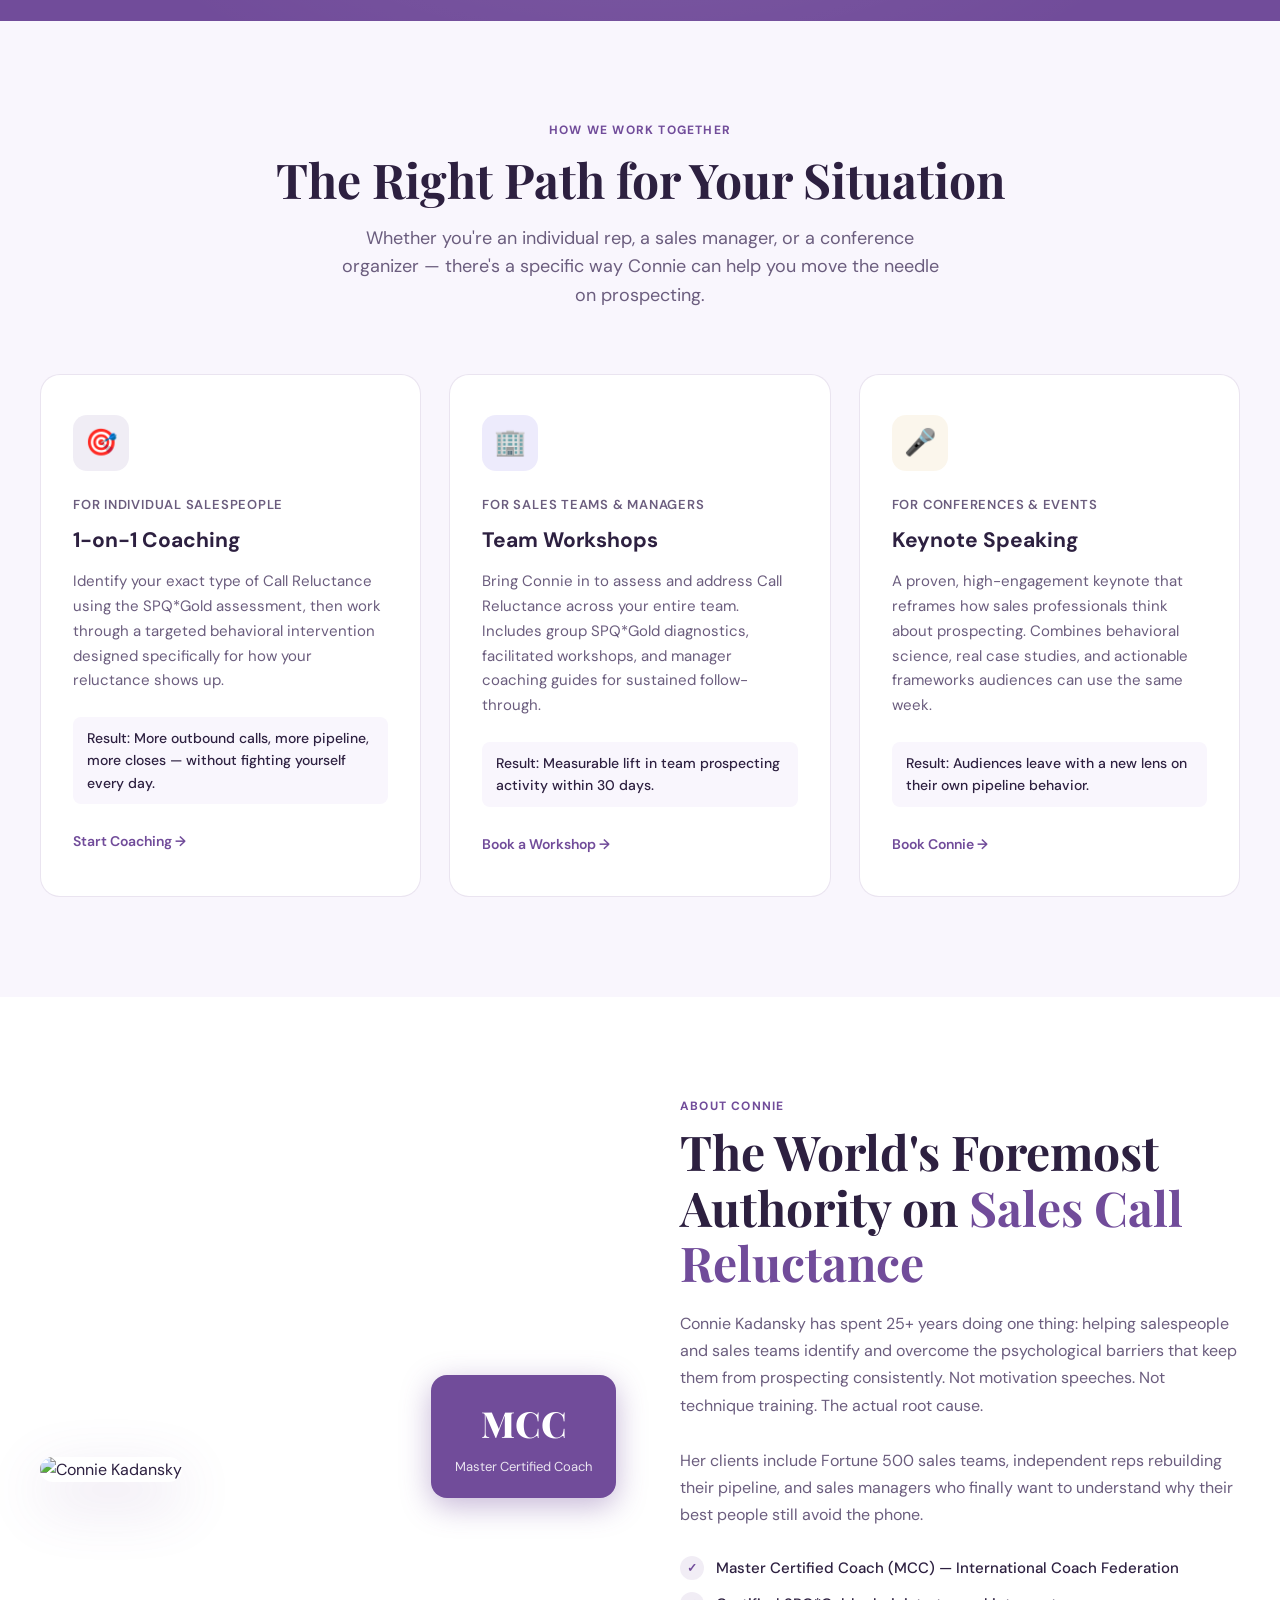
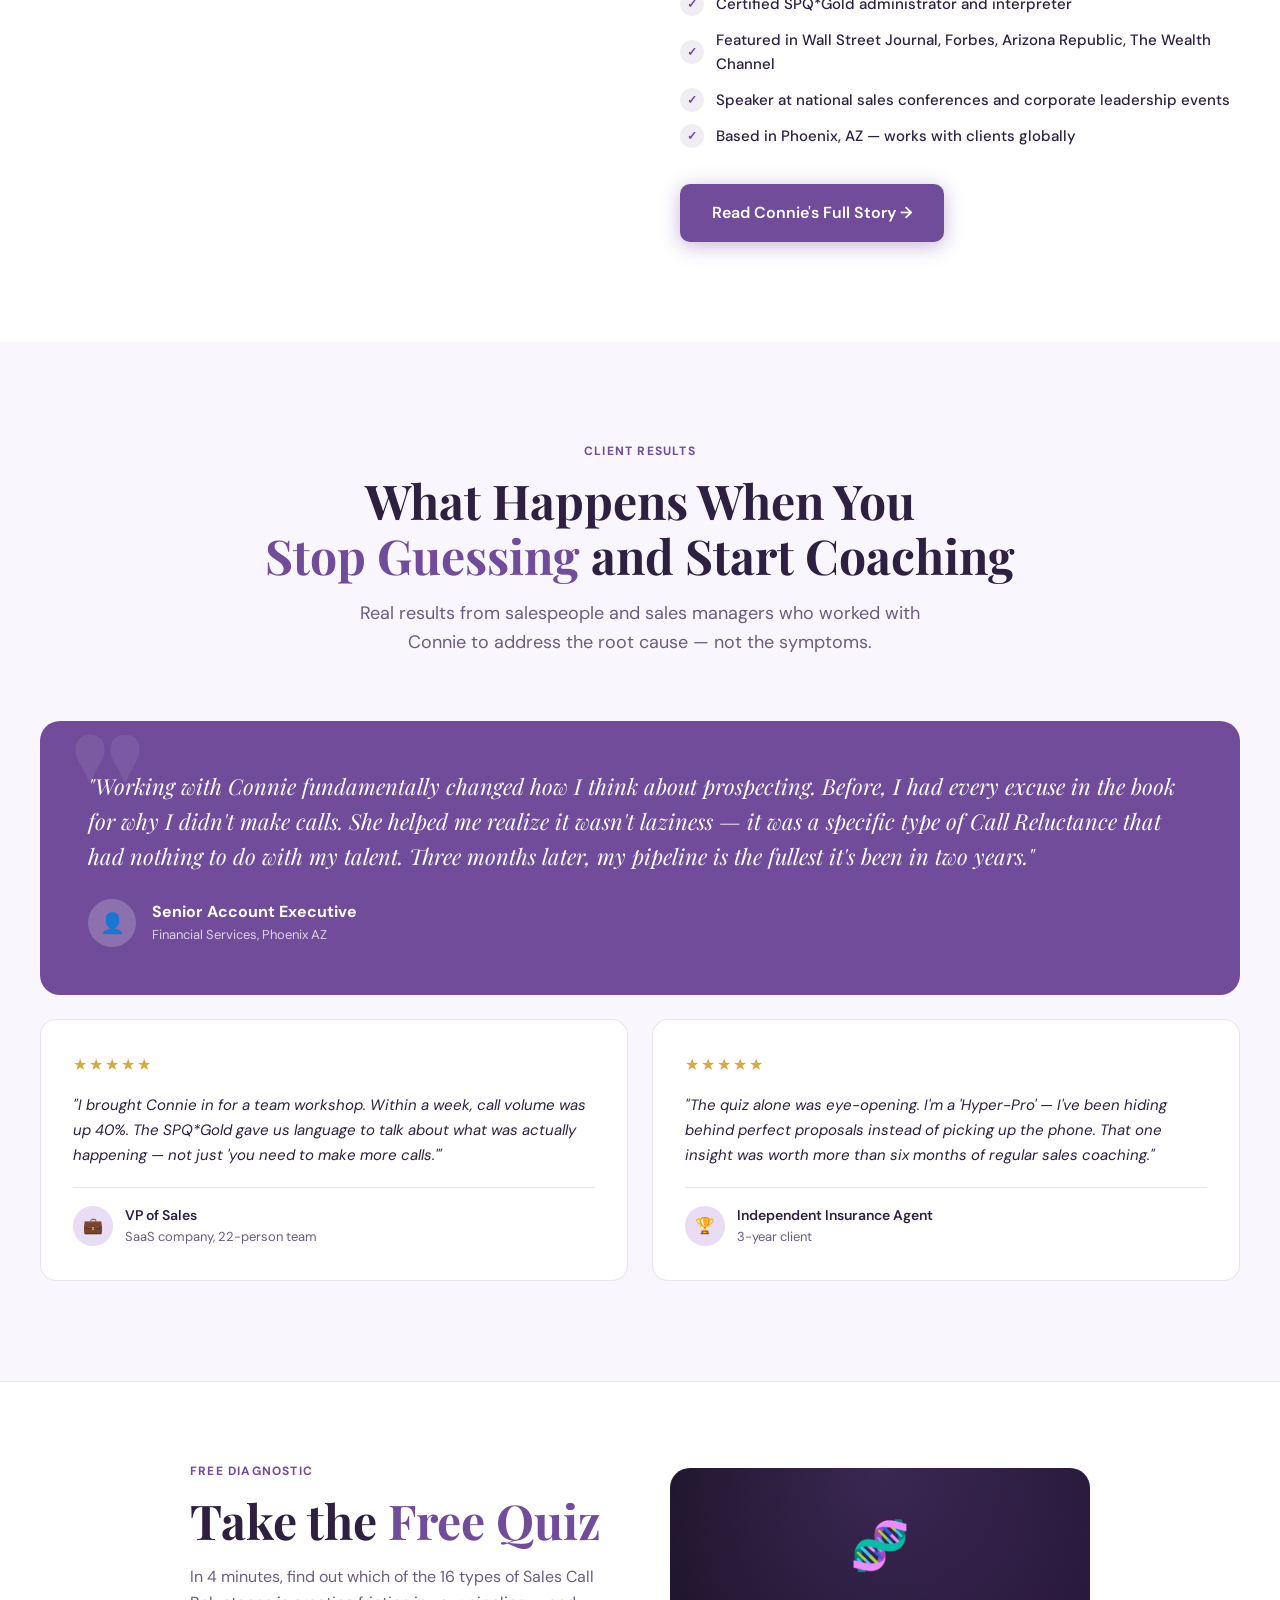
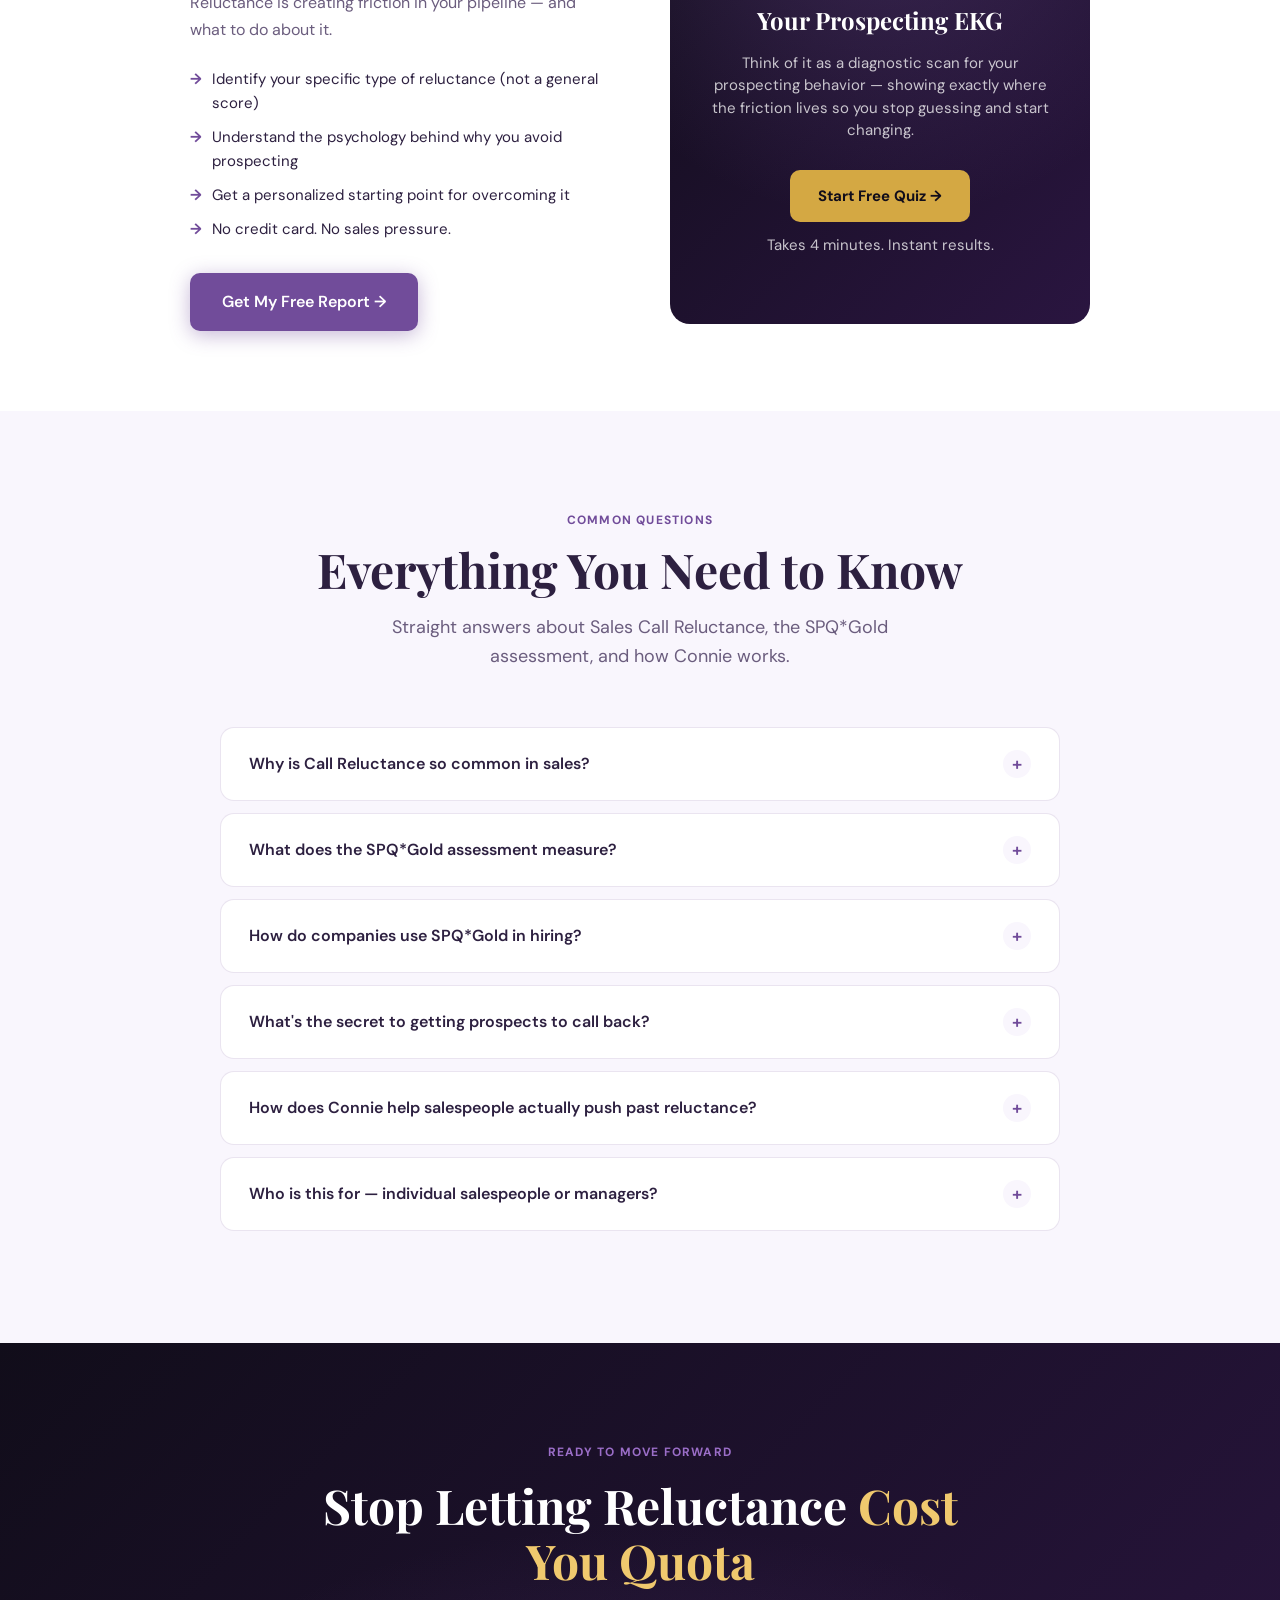
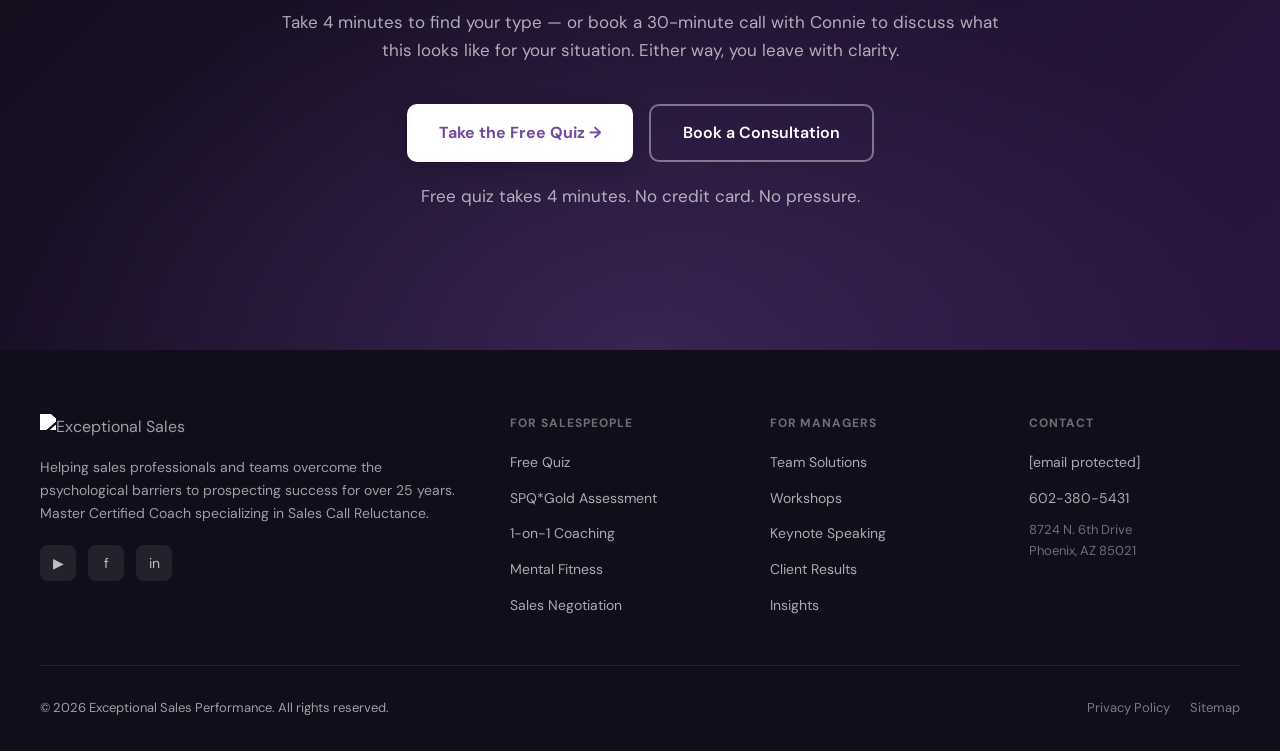
==== commit ba7f5b29: "Rename exceptional-sales.html to index.html" ====
--- a/index.html
+++ b/index.html
@@ -843,20 +843,20 @@
 
 <!-- NAV -->
 <nav>
-  <a href="/" class="nav-logo">
+  <a href="index.html" class="nav-logo">
     <img src="https://www.exceptionalsales.com/wp-content/uploads/2025/06/logo.png" alt="Exceptional Sales">
   </a>
   <ul class="nav-links">
-    <li><a href="/what-is-sales-call-reluctance/">What is Call Reluctance?</a></li>
-    <li><a href="/services/coaching/">Coaching</a></li>
-    <li><a href="/services/speaking/">Speaking</a></li>
-    <li><a href="/spq-gold-assessment/">SPQ*Gold</a></li>
-    <li><a href="/insights/">Insights</a></li>
-    <li><a href="/contact-us/">Contact</a></li>
+    <li><a href="what-is-sales-call-reluctance.html">What is Call Reluctance?</a></li>
+    <li><a href="services-coaching.html">Coaching</a></li>
+    <li><a href="services-speaking.html">Speaking</a></li>
+    <li><a href="spq-gold-assessment.html">SPQ*Gold</a></li>
+    <li><a href="#">Insights</a></li>
+    <li><a href="contact-us.html">Contact</a></li>
   </ul>
   <div class="nav-actions">
     <a href="tel:6023805431" class="btn-ghost">📞 602-380-5431</a>
-    <a href="/free-report-3/" class="btn-primary">Take Free Quiz</a>
+    <a href="free-report-3.html" class="btn-primary">Take Free Quiz</a>
   </div>
 </nav>
 
@@ -880,10 +880,10 @@
         It's not laziness. It's psychology. Identify your specific barrier, name it, and walk through it — with the world's most recognized expert in prospecting behavior.
       </p>
       <div class="hero-ctas">
-        <a href="/free-report-3/" class="btn-primary-lg">
+        <a href="free-report-3.html" class="btn-primary-lg">
           Discover My Type &rarr;
         </a>
-        <a href="/sales-coach/" class="btn-outline-lg">
+        <a href="sales-coach.html" class="btn-outline-lg">
           Meet Connie
         </a>
       </div>
@@ -986,7 +986,7 @@
         </li>
       </ul>
       <div class="what-cta" style="margin-top: 36px;">
-        <a href="/what-is-sales-call-reluctance/" class="btn-primary-lg">Learn About All 16 Types &rarr;</a>
+        <a href="what-is-sales-call-reluctance.html" class="btn-primary-lg">Learn About All 16 Types &rarr;</a>
       </div>
     </div>
     <div class="what-right">
@@ -1056,7 +1056,7 @@
         <h3>1-on-1 Coaching</h3>
         <p>Identify your exact type of Call Reluctance using the SPQ*Gold assessment, then work through a targeted behavioral intervention designed specifically for how your reluctance shows up.</p>
         <div class="service-outcome">Result: More outbound calls, more pipeline, more closes — without fighting yourself every day.</div>
-        <a href="/services/coaching/" class="service-link">Start Coaching &rarr;</a>
+        <a href="services-coaching.html" class="service-link">Start Coaching &rarr;</a>
       </div>
       <div class="service-card">
         <div class="service-icon">🏢</div>
@@ -1064,7 +1064,7 @@
         <h3>Team Workshops</h3>
         <p>Bring Connie in to assess and address Call Reluctance across your entire team. Includes group SPQ*Gold diagnostics, facilitated workshops, and manager coaching guides for sustained follow-through.</p>
         <div class="service-outcome">Result: Measurable lift in team prospecting activity within 30 days.</div>
-        <a href="/services/speaking/sales-call-reluctance/" class="service-link">Book a Workshop &rarr;</a>
+        <a href="services-speaking.html" class="service-link">Book a Workshop &rarr;</a>
       </div>
       <div class="service-card">
         <div class="service-icon">🎤</div>
@@ -1072,7 +1072,7 @@
         <h3>Keynote Speaking</h3>
         <p>A proven, high-engagement keynote that reframes how sales professionals think about prospecting. Combines behavioral science, real case studies, and actionable frameworks audiences can use the same week.</p>
         <div class="service-outcome">Result: Audiences leave with a new lens on their own pipeline behavior.</div>
-        <a href="/services/speaking/" class="service-link">Book Connie &rarr;</a>
+        <a href="services-speaking.html" class="service-link">Book Connie &rarr;</a>
       </div>
     </div>
   </div>
@@ -1108,7 +1108,7 @@
         <li>Speaker at national sales conferences and corporate leadership events</li>
         <li>Based in Phoenix, AZ — works with clients globally</li>
       </ul>
-      <a href="/sales-coach/" class="btn-primary-lg">Read Connie's Full Story &rarr;</a>
+      <a href="sales-coach.html" class="btn-primary-lg">Read Connie's Full Story &rarr;</a>
     </div>
   </div>
 </section>
@@ -1171,14 +1171,14 @@
         <li>Get a personalized starting point for overcoming it</li>
         <li>No credit card. No sales pressure.</li>
       </ul>
-      <a href="/free-report-3/" class="btn-primary-lg">Get My Free Report &rarr;</a>
+      <a href="free-report-3.html" class="btn-primary-lg">Get My Free Report &rarr;</a>
     </div>
     <div class="quiz-card">
       <div class="quiz-card-inner">
         <div class="quiz-emoji">🧬</div>
         <h3>Your Prospecting EKG</h3>
         <p>Think of it as a diagnostic scan for your prospecting behavior — showing exactly where the friction lives so you stop guessing and start changing.</p>
-        <a href="/free-report-3/" class="btn-gold">Start Free Quiz &rarr;</a>
+        <a href="free-report-3.html" class="btn-gold">Start Free Quiz &rarr;</a>
         <p class="quiz-note">Takes 4 minutes. Instant results.</p>
       </div>
     </div>
@@ -1263,8 +1263,8 @@
     <h2 class="section-heading">Stop Letting Reluctance <em>Cost You Quota</em></h2>
     <p>Take 4 minutes to find your type — or book a 30-minute call with Connie to discuss what this looks like for your situation. Either way, you leave with clarity.</p>
     <div class="cta-actions">
-      <a href="/free-report-3/" class="btn-white">Take the Free Quiz &rarr;</a>
-      <a href="/contact-us/" class="btn-outline-white">Book a Consultation</a>
+      <a href="free-report-3.html" class="btn-white">Take the Free Quiz &rarr;</a>
+      <a href="contact-us.html" class="btn-outline-white">Book a Consultation</a>
     </div>
     <p class="cta-note">Free quiz takes 4 minutes. No credit card. No pressure.</p>
   </div>
@@ -1285,27 +1285,27 @@
     <div class="footer-col">
       <h6>For Salespeople</h6>
       <ul>
-        <li><a href="/free-report-3/">Free Quiz</a></li>
-        <li><a href="/spq-gold-assessment/">SPQ*Gold Assessment</a></li>
-        <li><a href="/services/coaching/">1-on-1 Coaching</a></li>
-        <li><a href="/positive-intelligence/">Mental Fitness</a></li>
-        <li><a href="/unlock-your-potential-master-negotiation/">Sales Negotiation</a></li>
+        <li><a href="free-report-3.html">Free Quiz</a></li>
+        <li><a href="spq-gold-assessment.html">SPQ*Gold Assessment</a></li>
+        <li><a href="services-coaching.html">1-on-1 Coaching</a></li>
+        <li><a href="#">Mental Fitness</a></li>
+        <li><a href="#">Sales Negotiation</a></li>
       </ul>
     </div>
     <div class="footer-col">
       <h6>For Managers</h6>
       <ul>
-        <li><a href="/for-sales-managers/">Team Solutions</a></li>
-        <li><a href="/services/speaking/sales-call-reluctance/">Workshops</a></li>
-        <li><a href="/services/speaking/">Keynote Speaking</a></li>
-        <li><a href="/about-us/our-clients/">Client Results</a></li>
-        <li><a href="/insights/">Insights</a></li>
+        <li><a href="services-speaking.html">Team Solutions</a></li>
+        <li><a href="services-speaking.html">Workshops</a></li>
+        <li><a href="services-speaking.html">Keynote Speaking</a></li>
+        <li><a href="#">Client Results</a></li>
+        <li><a href="#">Insights</a></li>
       </ul>
     </div>
     <div class="footer-col">
       <h6>Contact</h6>
       <ul>
-        <li><a href="mailto:connie@exceptionalsales.com">connie@exceptionalsales.com</a></li>
+        <li><a href="/cdn-cgi/l/email-protection#a8cbc7c6c6c1cde8cdd0cbcdd8dcc1c7c6c9c4dbc9c4cddb86cbc7c5"><span class="__cf_email__" data-cfemail="23404c4d4d4a4663465b404653574a4c4d424f50424f46500d404c4e">[email&#160;protected]</span></a></li>
         <li><a href="tel:6023805431">602-380-5431</a></li>
         <li style="color: rgba(255,255,255,0.4); font-size: 13px;">8724 N. 6th Drive<br>Phoenix, AZ 85021</li>
       </ul>
@@ -1320,7 +1320,7 @@
   </div>
 </footer>
 
-<script>
+<script data-cfasync="false" src="/cdn-cgi/scripts/5c5dd728/cloudflare-static/email-decode.min.js"></script><script>
 function toggleFaq(btn) {
   const item = btn.closest('.faq-item');
   const isOpen = item.classList.contains('open');
@@ -1338,13 +1338,4 @@
   });
 }, { threshold: 0.1 });
 
-document.querySelectorAll('.pain-card, .service-card, .testimonial-card, .type-card, .stat-item').forEach(el => {
-  el.style.opacity = '0';
-  el.style.transform = 'translateY(20px)';
-  el.style.transition = 'opacity 0.5s ease, transform 0.5s ease';
-  observer.observe(el);
-});
-</script>
-
-</body>
-</html>
+document.querySelectorAll('.pain-card, .servi
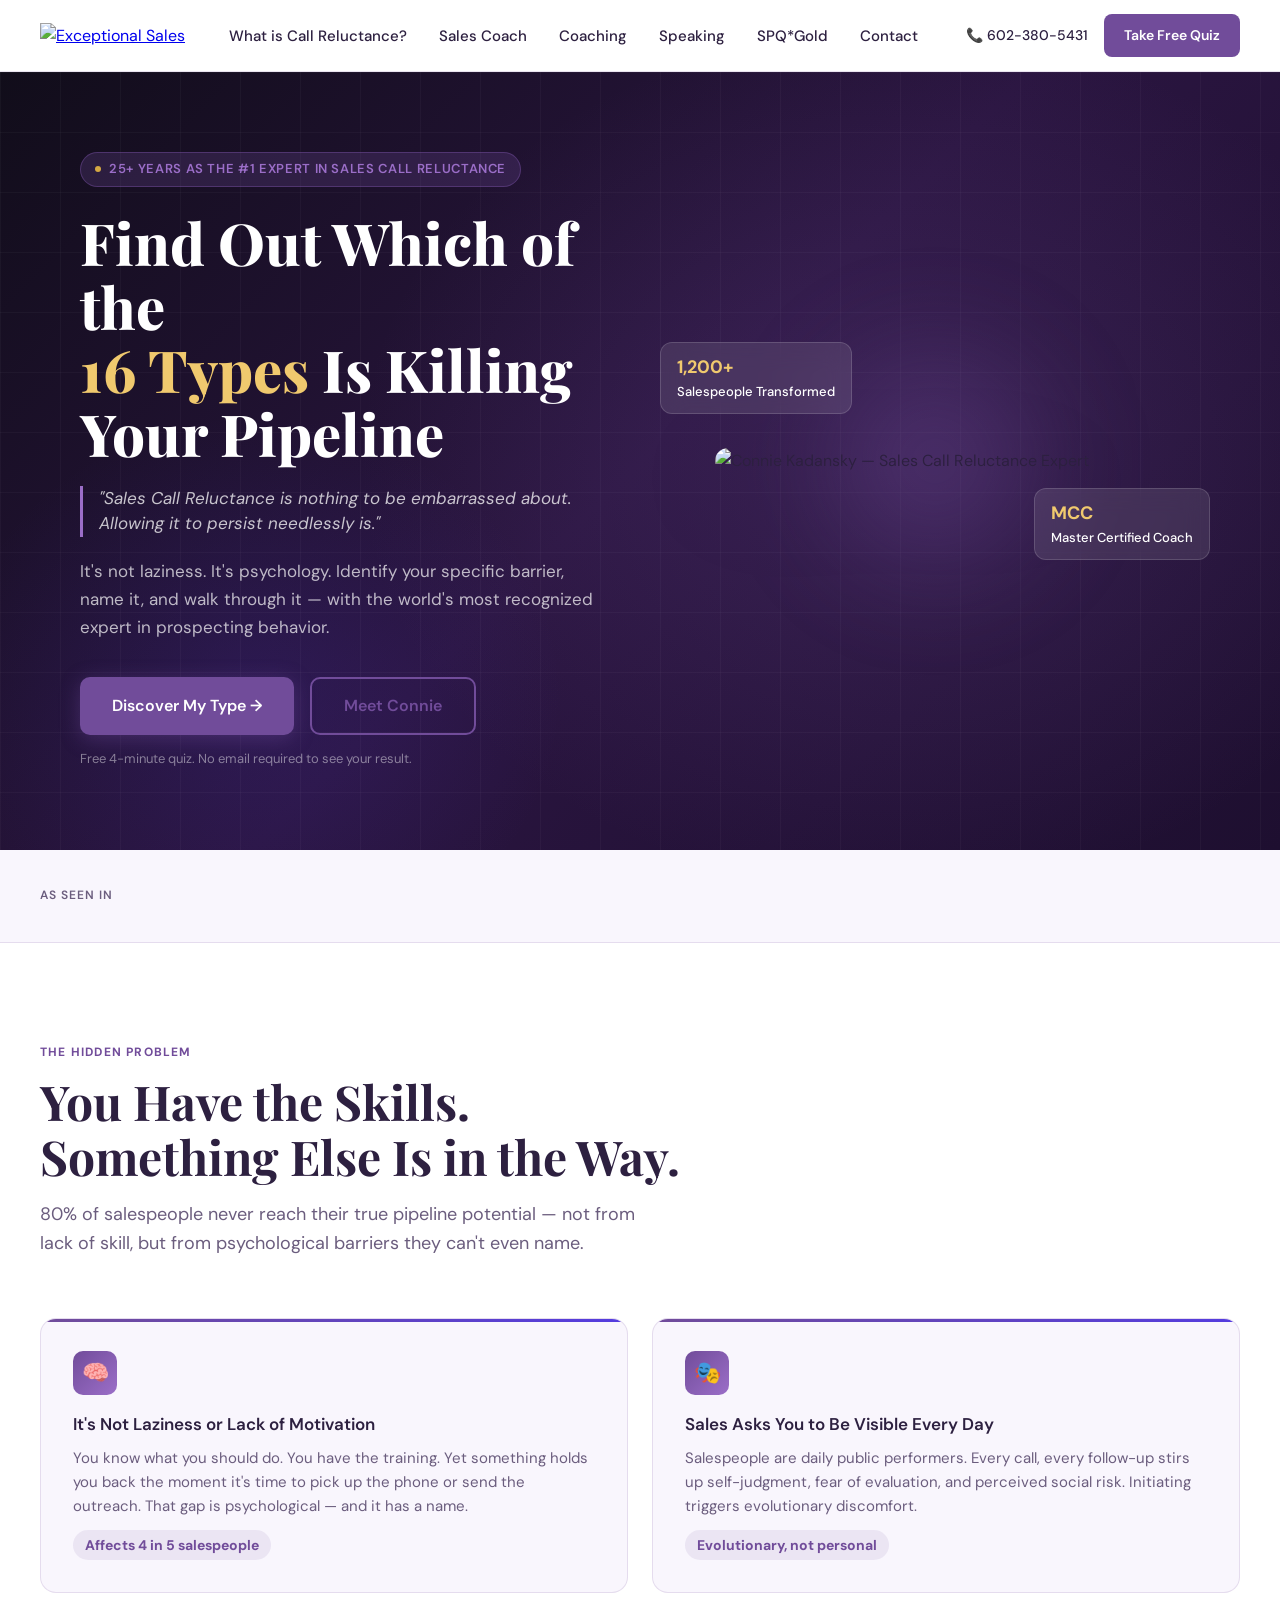
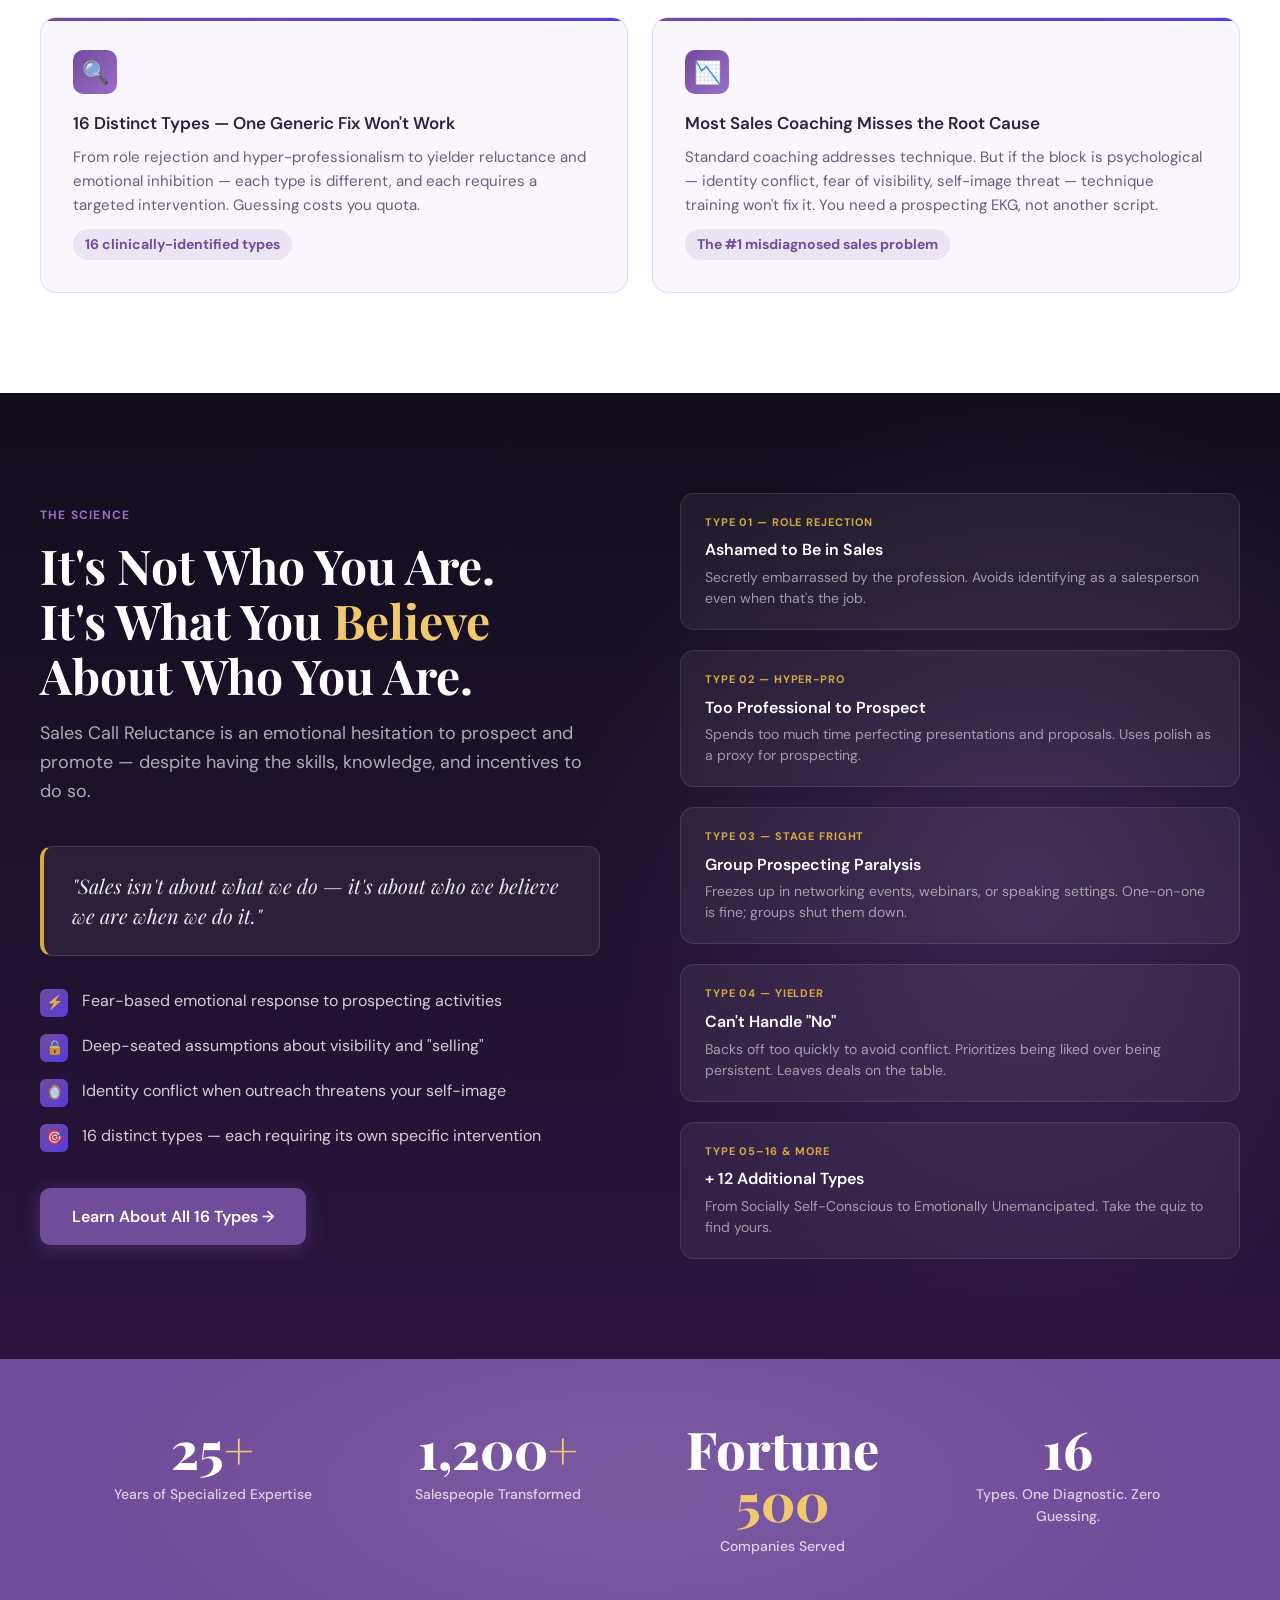
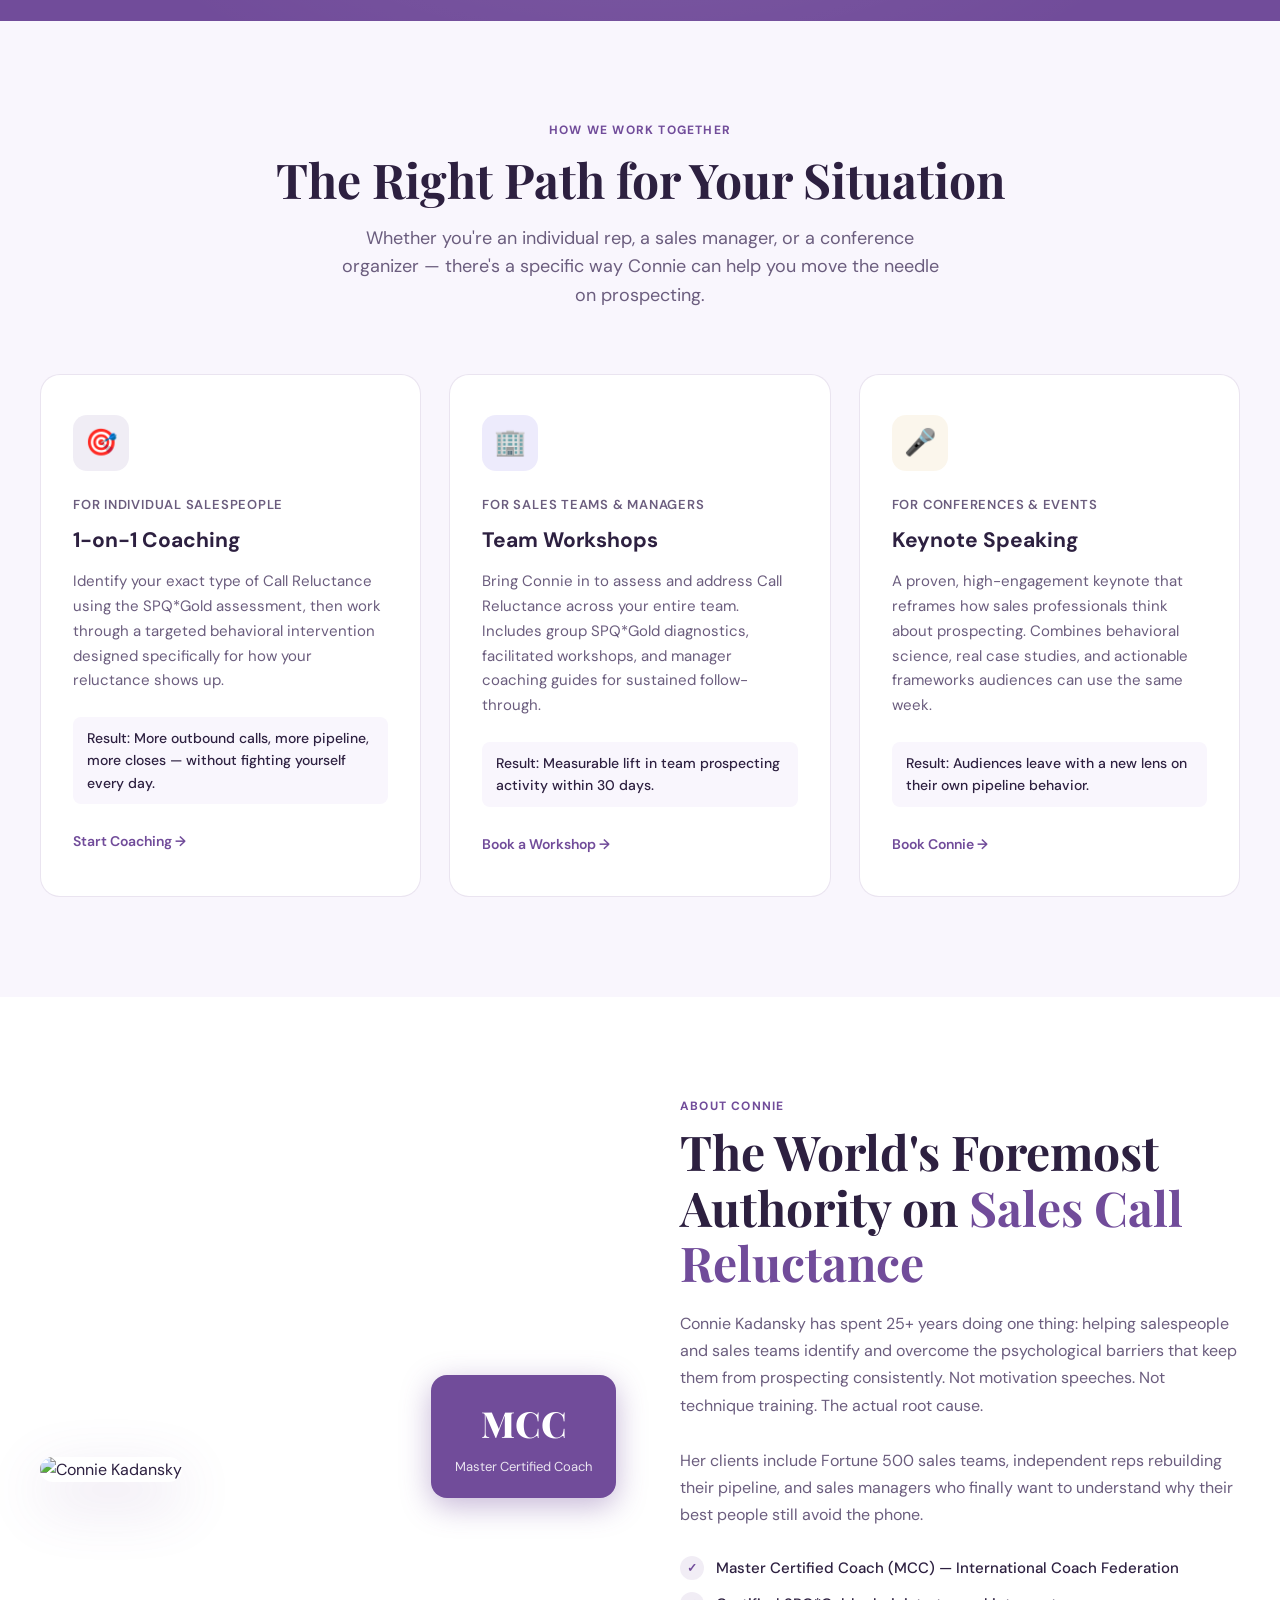
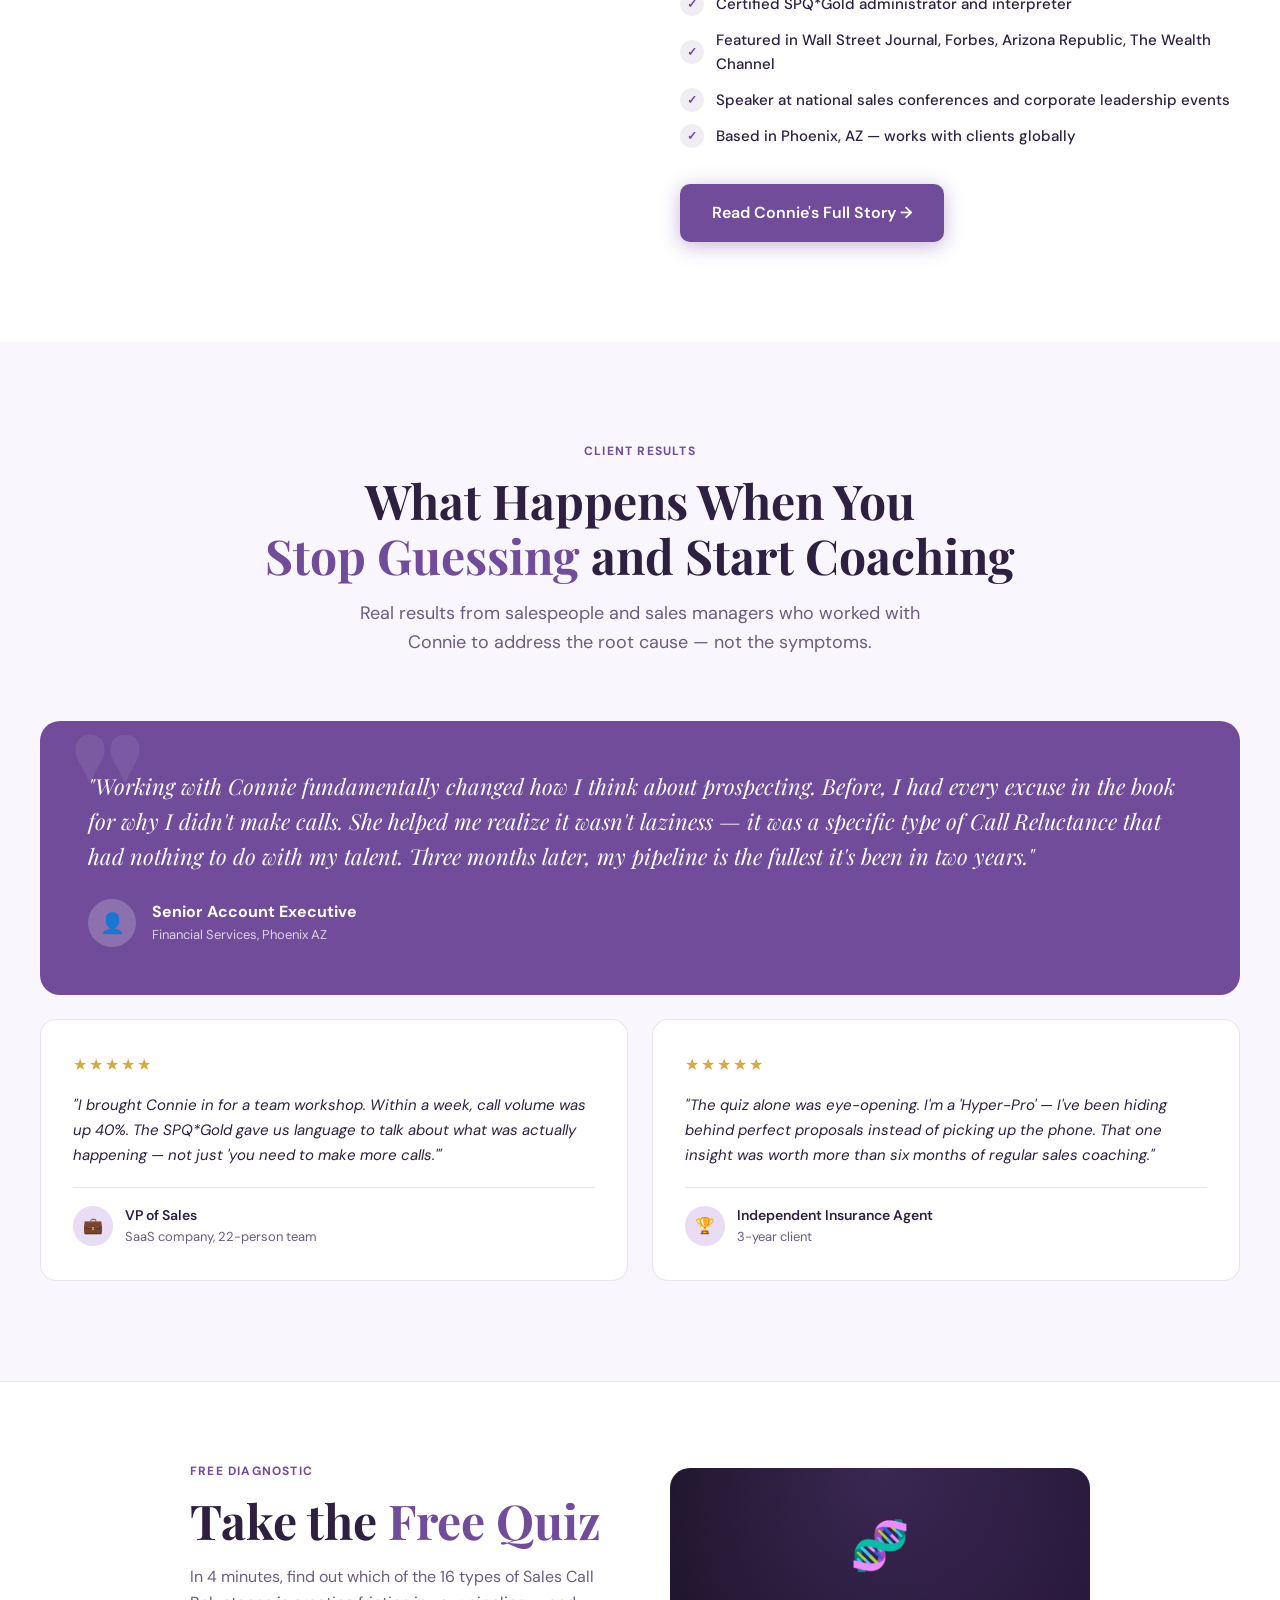
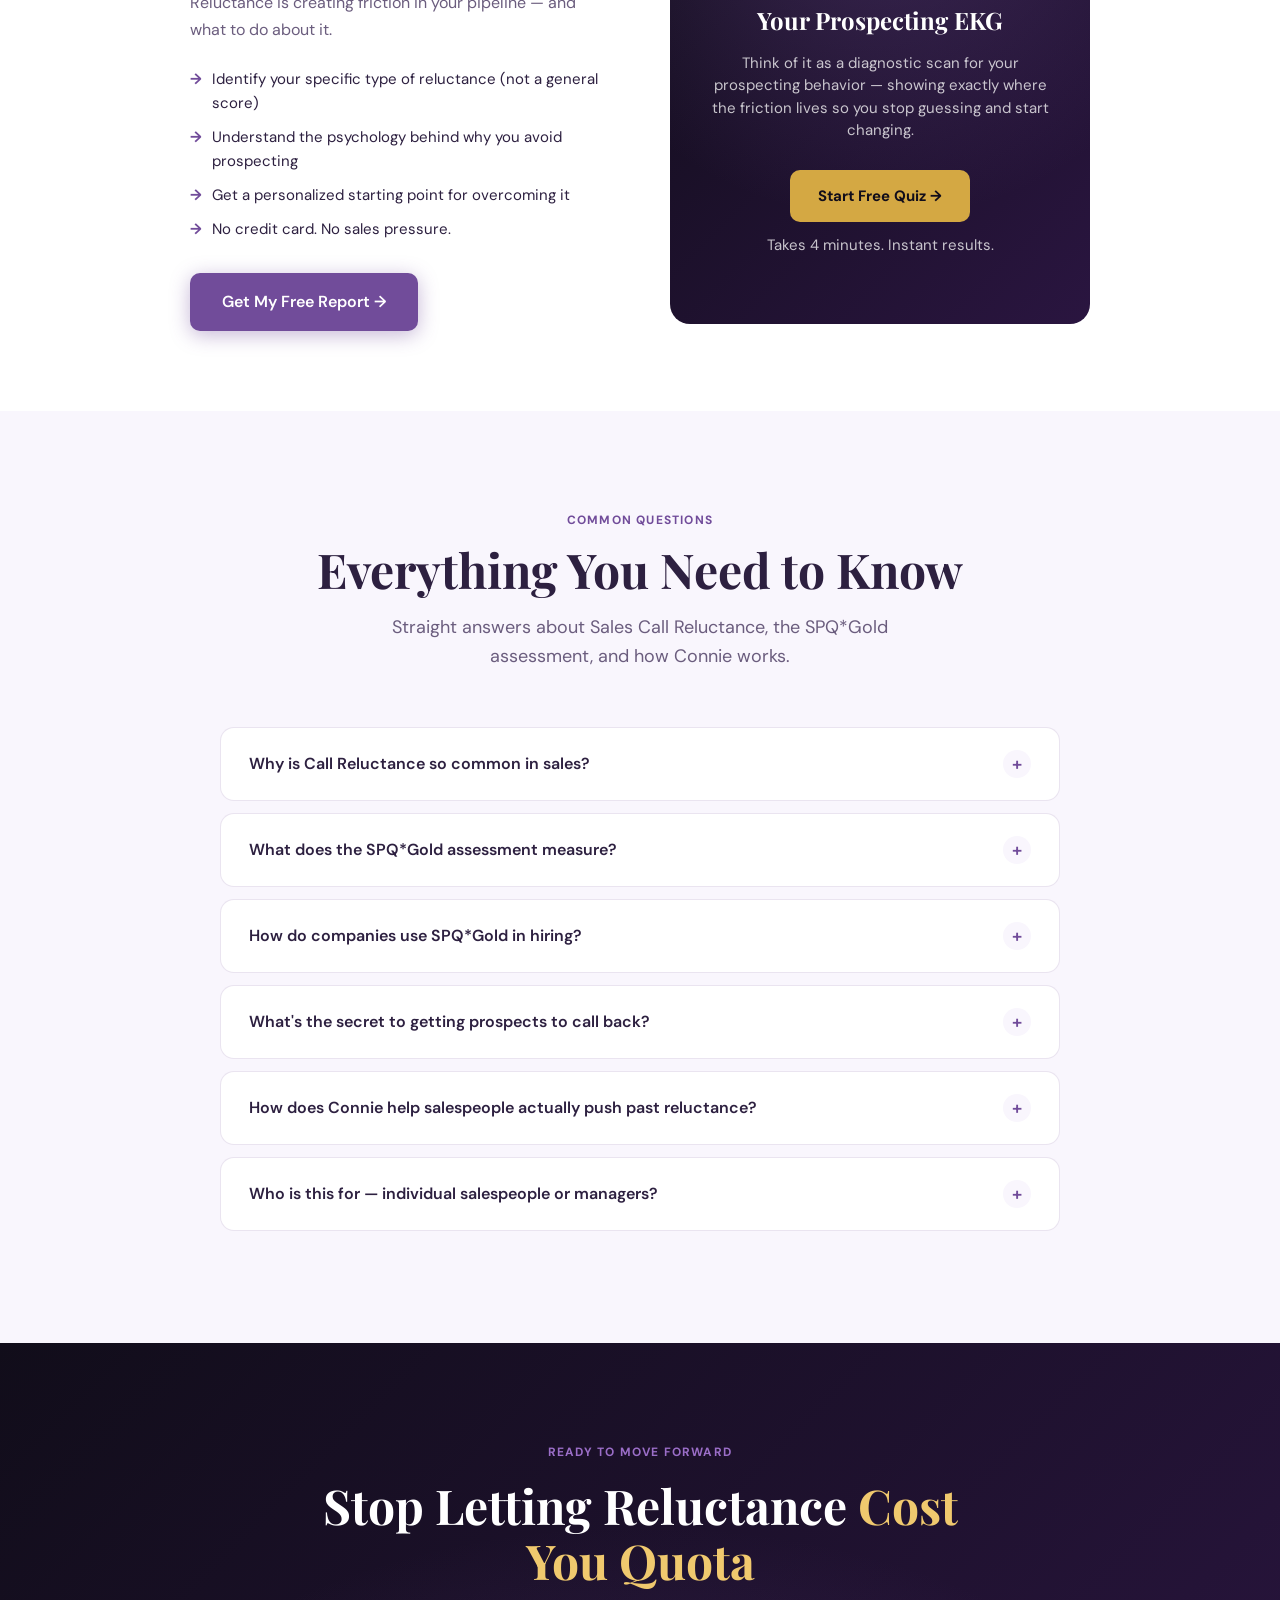
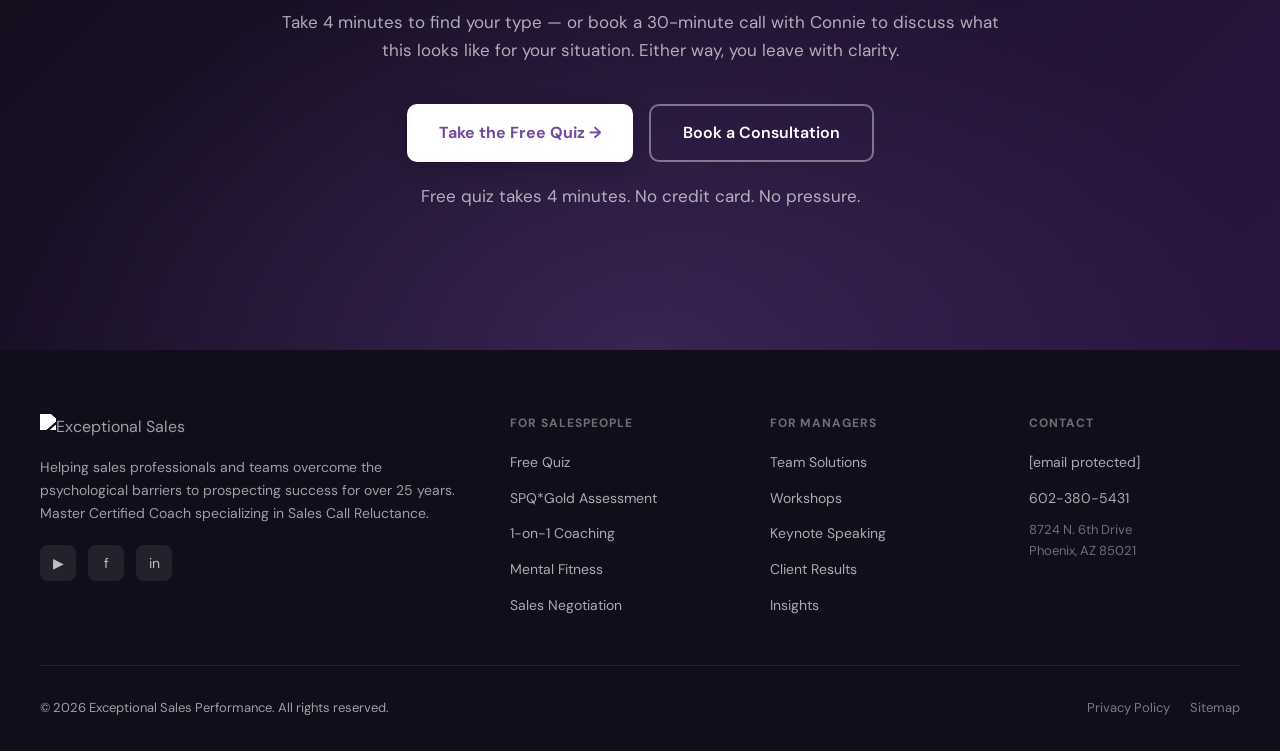
==== commit 0379fc4e: "Fix homepage desktop nav: add Sales Coach, remove dead Insights link" ====
--- a/index.html
+++ b/index.html
@@ -837,7 +837,79 @@
     .nav-links { display: none; }
     .hero-inner { padding: 60px 20px; }
   }
+
+  /* ── HAMBURGER ── */
+  .hamburger{display:none;flex-direction:column;gap:5px;cursor:pointer;padding:8px;background:none;border:none;z-index:300}
+  .hamburger span{display:block;width:22px;height:2px;background:var(--text);border-radius:2px;transition:all .25s ease}
+  .hamburger.open span:nth-child(1){transform:translateY(7px) rotate(45deg)}
+  .hamburger.open span:nth-child(2){opacity:0}
+  .hamburger.open span:nth-child(3){transform:translateY(-7px) rotate(-45deg)}
+
+  .mobile-menu{display:none;position:fixed;top:72px;left:0;right:0;background:rgba(255,255,255,0.98);border-bottom:2px solid rgba(113,76,154,0.15);backdrop-filter:blur(16px);z-index:199;padding:16px 24px 28px;flex-direction:column;gap:0;box-shadow:0 8px 32px rgba(113,76,154,.12)}
+  .mobile-menu.open{display:flex}
+  .mobile-menu a{color:#2d2040;text-decoration:none;font-size:16px;font-weight:500;padding:14px 0;border-bottom:1px solid rgba(113,76,154,0.12);transition:color .2s}
+  .mobile-menu a:last-child{border-bottom:none}
+  .mobile-menu a:hover{color:#714c9a}
+  .mobile-menu .mobile-cta{margin-top:16px;background:#714c9a;color:white;text-align:center;padding:14px;border-radius:10px;font-weight:700;font-size:15px;border-bottom:none;display:block}
+  .mobile-menu .mobile-cta:hover{background:#5a3a7e}
+
+  @media(max-width:768px){
+    .nav-actions{display:none}
+    .hamburger{display:flex}
+  }
 </style>
+<script>
+(function(){
+  function initNav(){
+    var btn = document.getElementById('hamburger');
+    var menu = document.getElementById('mobileMenu');
+    if(!btn || !menu) return;
+
+    function toggle(e){
+      e.preventDefault();
+      e.stopPropagation();
+      var isOpen = menu.classList.contains('open');
+      if(isOpen){
+        menu.classList.remove('open');
+        btn.classList.remove('open');
+      } else {
+        menu.classList.add('open');
+        btn.classList.add('open');
+      }
+    }
+
+    btn.addEventListener('touchend', toggle, {passive: false});
+    btn.addEventListener('click', toggle);
+
+    // Close when a menu link is tapped
+    var links = menu.querySelectorAll('a');
+    links.forEach(function(a){
+      a.addEventListener('touchend', function(){
+        menu.classList.remove('open');
+        btn.classList.remove('open');
+      });
+      a.addEventListener('click', function(){
+        menu.classList.remove('open');
+        btn.classList.remove('open');
+      });
+    });
+
+    // Close on outside tap
+    document.addEventListener('touchend', function(e){
+      if(!btn.contains(e.target) && !menu.contains(e.target)){
+        menu.classList.remove('open');
+        btn.classList.remove('open');
+      }
+    });
+  }
+
+  if(document.readyState === 'loading'){
+    document.addEventListener('DOMContentLoaded', initNav);
+  } else {
+    initNav();
+  }
+})();
+</script>
 </head>
 <body>
 
@@ -848,17 +920,31 @@
   </a>
   <ul class="nav-links">
     <li><a href="what-is-sales-call-reluctance.html">What is Call Reluctance?</a></li>
+    <li><a href="sales-coach.html">Sales Coach</a></li>
     <li><a href="services-coaching.html">Coaching</a></li>
     <li><a href="services-speaking.html">Speaking</a></li>
     <li><a href="spq-gold-assessment.html">SPQ*Gold</a></li>
-    <li><a href="#">Insights</a></li>
     <li><a href="contact-us.html">Contact</a></li>
   </ul>
   <div class="nav-actions">
     <a href="tel:6023805431" class="btn-ghost">📞 602-380-5431</a>
     <a href="free-report-3.html" class="btn-primary">Take Free Quiz</a>
   </div>
+  <button class="hamburger" id="hamburger" aria-label="Open menu" >
+    <span></span><span></span><span></span>
+  </button>
 </nav>
+
+<!-- MOBILE MENU -->
+<div class="mobile-menu" id="mobileMenu">
+  <a href="what-is-sales-call-reluctance.html">What is Call Reluctance?</a>
+  <a href="sales-coach.html">Sales Coach</a>
+  <a href="services-coaching.html">Coaching</a>
+  <a href="services-speaking.html">Speaking</a>
+  <a href="spq-gold-assessment.html">SPQ*Gold</a>
+  <a href="contact-us.html">Contact</a>
+  <a href="free-report-3.html" class="mobile-cta">Take Free Quiz →</a>
+</div>
 
 <!-- HERO -->
 <section class="hero">
@@ -1338,4 +1424,4 @@
   });
 }, { threshold: 0.1 });
 
-document.querySelectorAll('.pain-card, .servi
+document.querySelectorAll('.pain-card, .servi
